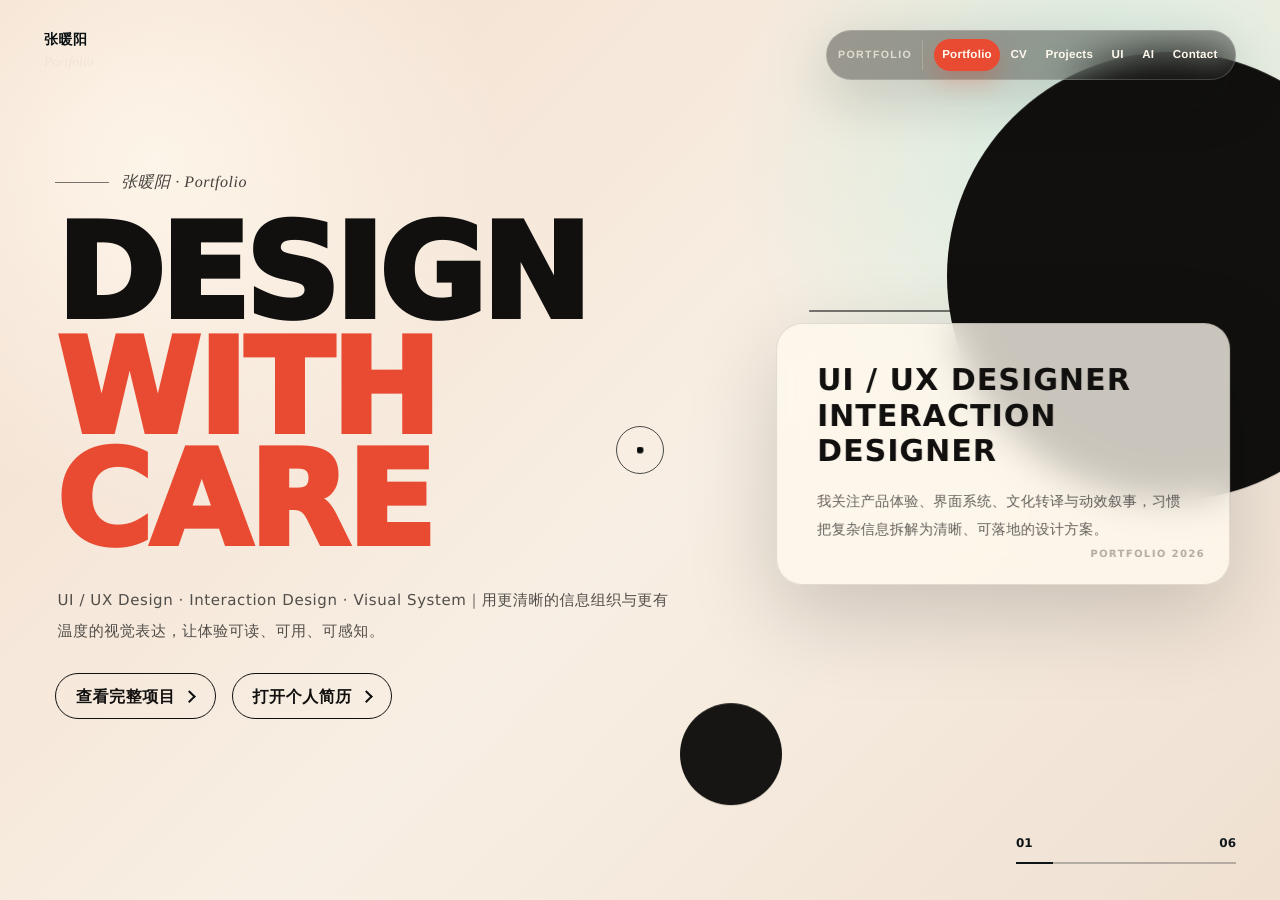
==== index.html @ af839040 "Add files via upload" ====
<!DOCTYPE html>

<html lang="zh-CN">
<head>
<meta charset="utf-8"/>
<meta content="width=device-width, initial-scale=1" name="viewport"/>
<title>Portfolio | 张暖阳 Creative UI &amp; Interaction Design</title>
<meta content="张暖阳个人作品集：完整设计项目、高校网站 UI、AI 设计观点与联系方式。" name="description"/>
<style>
    :root {
      --orange: #ef3215;
      --ink: #101010;
      --paper: #f7f3e8;
      --milk: #fff8ec;
      --line: rgba(16, 16, 16, 0.18);
      --white-line: rgba(255, 248, 236, 0.28);
      --muted: rgba(16, 16, 16, 0.62);
      --light-muted: rgba(255, 248, 236, 0.72);
      --cyan: #7be8d8;
      --violet: #7064ff;
      --lime: #d9f96f;
      --shadow: 0 28px 70px rgba(16, 16, 16, 0.18);
      --ease-out: cubic-bezier(0.19, 1, 0.22, 1);
      --panel-width: 100vw;
    }

    * {
      box-sizing: border-box;
    }

    html {
      min-height: 100%;
      background: var(--paper);
      color: var(--ink);
      font-size: 62.5%;
      scroll-behavior: auto;
    }

    body {
      min-height: 100%;
      margin: 0;
      overflow: hidden;
      background: var(--paper);
      font-family: Inter, ui-sans-serif, system-ui, -apple-system, BlinkMacSystemFont, "Segoe UI", "PingFang SC", "Microsoft YaHei", sans-serif;
      font-size: 1.6rem;
      line-height: 1.45;
      -webkit-font-smoothing: antialiased;
      text-rendering: geometricPrecision;
    }

    body.is-ready {
      cursor: none;
    }

    a {
      color: inherit;
      text-decoration: none;
    }

    button {
      font: inherit;
    }

    ::selection {
      background: var(--cyan);
      color: var(--ink);
    }

    .preloader {
      position: fixed;
      inset: 0;
      z-index: 100;
      display: grid;
      place-items: center;
      overflow: hidden;
      color: var(--milk);
      background: var(--ink);
      transition: transform 900ms var(--ease-out), visibility 900ms var(--ease-out);
    }

    .preloader.is-hidden {
      visibility: hidden;
      transform: translateY(-102%);
    }

    .preloader__mark {
      position: absolute;
      inset: auto auto 7vh 6vw;
      width: min(54rem, 62vw);
      color: transparent;
      -webkit-text-stroke: 1px rgba(255, 248, 236, 0.34);
      font-size: clamp(7rem, 15vw, 22rem);
      font-weight: 950;
      line-height: 0.78;
      letter-spacing: 0;
      text-transform: uppercase;
    }

    .preloader__content {
      width: min(72rem, calc(100vw - 4.8rem));
    }

    .preloader__kicker {
      display: flex;
      align-items: center;
      justify-content: space-between;
      gap: 2rem;
      margin-bottom: 1.6rem;
      color: var(--light-muted);
      font-family: Georgia, "Times New Roman", serif;
      font-style: italic;
      letter-spacing: 0;
    }

    .preloader__title {
      margin: 0;
      overflow: hidden;
      font-size: clamp(5.4rem, 12vw, 15.2rem);
      font-weight: 950;
      line-height: 0.78;
      letter-spacing: 0;
      text-transform: uppercase;
    }

    .preloader__title span {
      display: block;
      animation: title-rise 1100ms var(--ease-out) both;
    }

    .preloader__title span:nth-child(2) {
      color: var(--orange);
      animation-delay: 160ms;
    }

    .preloader__bar {
      position: relative;
      height: 0.3rem;
      margin-top: 3.2rem;
      overflow: hidden;
      background: rgba(255, 248, 236, 0.16);
    }

    .preloader__bar span {
      position: absolute;
      inset: 0 auto 0 0;
      width: 0;
      background: var(--orange);
      animation: load-line 1500ms var(--ease-out) both;
    }

    .webgl-lite {
      position: fixed;
      inset: 0;
      z-index: 0;
      pointer-events: none;
      background: var(--paper);
    }

    .grain {
      position: fixed;
      inset: -20%;
      z-index: 10;
      pointer-events: none;
      opacity: 0.08;
      background-image:
        linear-gradient(0deg, rgba(16, 16, 16, 0.55) 1px, transparent 1px),
        linear-gradient(90deg, rgba(16, 16, 16, 0.42) 1px, transparent 1px);
      background-size: 3px 3px;
      mix-blend-mode: multiply;
      transform: rotate(0.001deg);
    }

    .cursor,
    .cursor-dot {
      position: fixed;
      left: 0;
      top: 0;
      z-index: 80;
      pointer-events: none;
      border-radius: 50%;
      transform: translate3d(-50%, -50%, 0);
    }

    .cursor {
      width: 4.8rem;
      height: 4.8rem;
      border: 1px solid rgba(255, 248, 236, 0.72);
      mix-blend-mode: difference;
      transition: width 220ms ease, height 220ms ease, border-color 220ms ease;
    }

    .cursor-dot {
      width: 0.7rem;
      height: 0.7rem;
      background: var(--milk);
      mix-blend-mode: difference;
    }

    .cursor.is-active {
      width: 7.2rem;
      height: 7.2rem;
      border-color: var(--orange);
    }

    .fixed-name {
      position: fixed;
      top: 3rem;
      left: 4.4rem;
      z-index: 20;
      display: grid;
      gap: 0.2rem;
      color: var(--milk);
      mix-blend-mode: difference;
      user-select: none;
    }

    .fixed-name strong {
      font-size: 1.4rem;
      font-weight: 900;
      letter-spacing: 0;
      text-transform: uppercase;
    }

    .fixed-name span {
      font-family: Georgia, "Times New Roman", serif;
      font-size: 1.35rem;
      font-style: italic;
      color: rgba(16, 16, 16, 0.64);
    }

    .menu {
      position: fixed;
      left: 4.4rem;
      bottom: 3.8rem;
      z-index: 30;
      display: flex;
      align-items: flex-end;
      gap: 2.2rem;
      color: var(--milk);
      mix-blend-mode: difference;
      user-select: none;
    }

    .menu__title {
      width: 12rem;
      min-height: 4.5rem;
      overflow: hidden;
      font-family: Georgia, "Times New Roman", serif;
      font-size: 1.8rem;
      font-style: italic;
      line-height: 1.18;
    }

    .menu__title span {
      display: inline-block;
      transform: translateY(0);
      transition: transform 520ms var(--ease-out);
    }

    .menu__links {
      display: flex;
      flex-wrap: wrap;
      gap: 0.8rem 1.4rem;
      max-width: min(56rem, 56vw);
    }

    .menu__links a {
      position: relative;
      display: inline-grid;
      place-items: center;
      min-width: 4rem;
      min-height: 3.2rem;
      padding: 0.2rem 0.1rem;
      overflow: hidden;
      font-family: Georgia, "Times New Roman", serif;
      font-size: 2rem;
      font-style: italic;
      line-height: 1;
    }

    .menu__links a::before,
    .menu__links a::after {
      content: "";
      position: absolute;
      left: 0;
      right: 0;
      pointer-events: none;
    }

    .menu__links a::before {
      top: 0.5rem;
      height: 1.7rem;
      background: var(--orange);
      z-index: -1;
      transform: scaleY(0) skewX(-5deg);
      transform-origin: bottom;
      transition: transform 260ms var(--ease-out);
    }

    .menu__links a::after {
      bottom: 0.4rem;
      height: 1px;
      background: currentColor;
      opacity: 0;
      transform: scaleX(0);
      transform-origin: left;
      transition: transform 460ms var(--ease-out), opacity 260ms ease;
    }

    .menu__links a:hover::before,
    .menu__links a.is-active::before {
      transform: scaleY(1) skewX(-5deg);
    }

    .menu__links a.is-active::after {
      opacity: 0.75;
      transform: scaleX(1);
    }

    .progress {
      position: fixed;
      right: 4.4rem;
      bottom: 4.1rem;
      z-index: 22;
      width: min(22rem, 22vw);
      color: var(--milk);
      mix-blend-mode: difference;
    }

    .progress__numbers {
      display: flex;
      justify-content: space-between;
      margin-bottom: 1rem;
      font-size: 1.2rem;
      font-weight: 800;
      letter-spacing: 0;
      text-transform: uppercase;
    }

    .progress__track {
      height: 2px;
      overflow: hidden;
      background: rgba(255, 248, 236, 0.26);
    }

    .progress__fill {
      display: block;
      width: 12.5%;
      height: 100%;
      background: currentColor;
      transform-origin: left;
      transition: width 260ms var(--ease-out);
    }

    .viewport {
      position: fixed;
      inset: 0;
      z-index: 1;
      overflow: hidden;
    }

    .track {
      display: flex;
      width: 700vw;
      height: 100%;
      will-change: transform;
      transform: translate3d(0, 0, 0);
    }

    .panel {
      position: relative;
      flex: 0 0 var(--panel-width);
      width: var(--panel-width);
      min-height: 100vh;
      overflow: hidden;
      color: var(--ink);
      background: var(--paper);
    }

    .panel--orange {
      color: var(--milk);
      background: var(--orange);
    }

    .panel--ink {
      color: var(--milk);
      background: var(--ink);
    }

    .panel--milk {
      color: var(--ink);
      background: var(--milk);
    }

    .panel__inner {
      position: relative;
      z-index: 2;
      display: grid;
      grid-template-columns: minmax(0, 1.1fr) minmax(32rem, 0.9fr);
      gap: clamp(3rem, 5vw, 8rem);
      align-items: center;
      width: min(144rem, calc(100vw - 12rem));
      height: 100%;
      margin: 0 auto;
      padding: 9rem 0 10rem;
    }

    .panel__inner--wide {
      grid-template-columns: 1fr;
      align-content: center;
    }

    .panel__eyebrow {
      display: flex;
      align-items: center;
      gap: 1.2rem;
      margin: 0 0 1.8rem;
      color: currentColor;
      font-family: Georgia, "Times New Roman", serif;
      font-style: italic;
      opacity: 0.78;
    }

    .panel__eyebrow::before {
      content: "";
      width: 5.4rem;
      height: 1px;
      background: currentColor;
      opacity: 0.72;
    }

    .display {
      margin: 0;
      max-width: 98rem;
      font-size: clamp(6.4rem, 12vw, 18rem);
      font-weight: 950;
      line-height: 0.78;
      letter-spacing: 0;
      text-transform: uppercase;
    }

    .display em {
      display: block;
      color: transparent;
      -webkit-text-stroke: 1.3px currentColor;
      font-style: normal;
    }

    .lead {
      max-width: 58rem;
      margin: 2.8rem 0 0;
      color: var(--muted);
      font-size: clamp(1.8rem, 1.7vw, 2.3rem);
      line-height: 1.65;
    }

    .panel--orange .lead,
    .panel--ink .lead {
      color: var(--light-muted);
    }

    .cta-row {
      display: flex;
      flex-wrap: wrap;
      gap: 1rem;
      margin-top: 3rem;
    }

    .pill {
      position: relative;
      display: inline-flex;
      align-items: center;
      gap: 1rem;
      min-height: 4.4rem;
      padding: 0 1.8rem;
      overflow: hidden;
      border: 1px solid currentColor;
      border-radius: 999px;
      background: transparent;
      color: inherit;
      font-weight: 850;
      letter-spacing: 0;
      text-transform: uppercase;
      cursor: none;
      transition: color 260ms ease, background 260ms ease, transform 260ms var(--ease-out);
    }

    .pill::after {
      content: "";
      width: 0.72rem;
      height: 0.72rem;
      border-right: 2px solid currentColor;
      border-bottom: 2px solid currentColor;
      transform: rotate(-45deg);
      transition: transform 260ms var(--ease-out);
    }

    .pill:hover {
      transform: translateY(-2px);
      background: currentColor;
      color: var(--paper);
    }

    .panel--orange .pill:hover,
    .panel--ink .pill:hover {
      color: var(--ink);
    }

    .pill:hover::after {
      transform: translateX(0.35rem) rotate(-45deg);
    }

    .shape-field {
      position: absolute;
      inset: 0;
      overflow: hidden;
      pointer-events: none;
    }

    .shape {
      position: absolute;
      display: block;
      border-radius: 50%;
      background: var(--ink);
      transform: translate3d(0, 0, 0);
      will-change: transform;
    }

    .panel--ink .shape {
      background: var(--orange);
    }

    .shape--one {
      width: clamp(22rem, 36vw, 58rem);
      height: clamp(22rem, 36vw, 58rem);
      right: -6vw;
      top: 9vh;
    }

    .shape--two {
      width: clamp(7rem, 12vw, 17rem);
      height: clamp(7rem, 12vw, 17rem);
      left: 18vw;
      bottom: 12vh;
    }

    .shape--three {
      width: clamp(3rem, 5vw, 8rem);
      height: clamp(3rem, 5vw, 8rem);
      right: 21vw;
      bottom: 15vh;
    }

    .hero-card {
      position: relative;
      display: grid;
      gap: 2rem;
      align-self: end;
      max-width: 46rem;
      padding: 2.8rem;
      border: 1px solid rgba(255, 248, 236, 0.42);
      background: rgba(16, 16, 16, 0.18);
      box-shadow: var(--shadow);
      backdrop-filter: blur(16px);
    }

    .hero-card::before {
      content: "";
      position: absolute;
      left: 2.8rem;
      right: 2.8rem;
      top: -1.2rem;
      height: 0.3rem;
      background: var(--milk);
    }

    .hero-card h2,
    .side-block h2,
    .feature-card h3,
    .project-card h3,
    .essay-card h3 {
      margin: 0;
      font-size: clamp(2.3rem, 2.3vw, 3.8rem);
      line-height: 1.05;
      letter-spacing: 0;
      text-transform: uppercase;
    }

    .hero-card p,
    .side-block p,
    .feature-card p,
    .project-card p,
    .essay-card p {
      margin: 1.2rem 0 0;
      color: inherit;
      opacity: 0.72;
      line-height: 1.7;
    }

    .meta-grid {
      display: grid;
      grid-template-columns: repeat(3, minmax(0, 1fr));
      gap: 1px;
      margin-top: 2rem;
      overflow: hidden;
      border: 1px solid currentColor;
      background: currentColor;
    }

    .meta-grid span {
      display: grid;
      gap: 0.4rem;
      min-height: 8.4rem;
      padding: 1.3rem;
      background: var(--orange);
      color: var(--milk);
      font-size: 1.2rem;
      line-height: 1.2;
      text-transform: uppercase;
    }

    .meta-grid strong {
      font-size: 2.4rem;
      line-height: 1;
    }

    .profile-panel {
      display: grid;
      grid-template-columns: minmax(0, 0.78fr) minmax(0, 1.22fr);
      gap: clamp(3rem, 5vw, 7rem);
      align-items: stretch;
      width: 100%;
    }

    .portrait {
      position: relative;
      min-height: min(62vh, 62rem);
      overflow: hidden;
      border: 1px solid var(--line);
      background:
        linear-gradient(135deg, rgba(239, 50, 21, 0.98) 0 47%, transparent 47% 100%),
        linear-gradient(45deg, rgba(123, 232, 216, 0.7) 0 32%, transparent 32% 100%),
        var(--ink);
      box-shadow: var(--shadow);
    }

    .portrait::before,
    .portrait::after {
      content: "";
      position: absolute;
      border-radius: 50%;
      background: var(--milk);
      mix-blend-mode: difference;
    }

    .portrait::before {
      width: 32%;
      aspect-ratio: 1;
      left: 14%;
      top: 16%;
    }

    .portrait::after {
      width: 66%;
      aspect-ratio: 1;
      right: -18%;
      bottom: -8%;
      background: var(--orange);
    }

    .portrait__label {
      position: absolute;
      left: 2.4rem;
      right: 2.4rem;
      bottom: 2.4rem;
      color: var(--milk);
      font-size: clamp(3.4rem, 5vw, 6.8rem);
      font-weight: 950;
      line-height: 0.85;
      text-transform: uppercase;
      z-index: 1;
    }

    .resume-grid {
      display: grid;
      grid-template-columns: repeat(2, minmax(0, 1fr));
      gap: 1.6rem;
    }

    .side-block,
    .feature-card,
    .essay-card {
      position: relative;
      padding: clamp(2.2rem, 3vw, 3.6rem);
      border: 1px solid var(--line);
      background: rgba(255, 248, 236, 0.64);
      overflow: hidden;
    }

    .panel--ink .side-block,
    .panel--ink .feature-card,
    .panel--ink .essay-card {
      border-color: var(--white-line);
      background: rgba(255, 248, 236, 0.06);
    }

    .side-block--tall {
      grid-row: span 2;
    }

    .side-block small,
    .feature-card small,
    .project-card small,
    .essay-card small {
      display: inline-block;
      margin-bottom: 1.4rem;
      color: var(--orange);
      font-size: 1.1rem;
      font-weight: 900;
      letter-spacing: 0.08em;
      text-transform: uppercase;
    }

    .panel--orange .feature-card small,
    .panel--ink .feature-card small,
    .panel--ink .essay-card small,
    .panel--orange .side-block small {
      color: var(--cyan);
    }

    .timeline {
      display: grid;
      gap: 1.4rem;
      margin: 1.6rem 0 0;
      padding: 0;
      list-style: none;
    }

    .timeline li {
      display: grid;
      grid-template-columns: 8rem 1fr;
      gap: 1.6rem;
      padding-top: 1.4rem;
      border-top: 1px solid var(--line);
    }

    .timeline time {
      font-size: 1.2rem;
      font-weight: 900;
      text-transform: uppercase;
    }

    .timeline span {
      color: var(--muted);
      line-height: 1.55;
    }

    .skill-cloud {
      display: flex;
      flex-wrap: wrap;
      gap: 0.8rem;
      margin-top: 1.8rem;
    }

    .skill-cloud span {
      display: inline-flex;
      align-items: center;
      min-height: 3.2rem;
      padding: 0 1.1rem;
      border: 1px solid currentColor;
      border-radius: 999px;
      font-size: 1.2rem;
      font-weight: 800;
      opacity: 0.86;
      text-transform: uppercase;
    }

    .section-head {
      display: flex;
      align-items: end;
      justify-content: space-between;
      gap: 3rem;
      margin-bottom: clamp(2.8rem, 5vh, 5.6rem);
    }

    .section-head h2 {
      max-width: 90rem;
      margin: 0;
      font-size: clamp(5.4rem, 9vw, 13rem);
      font-weight: 950;
      line-height: 0.82;
      letter-spacing: 0;
      text-transform: uppercase;
    }

    .section-head p {
      max-width: 42rem;
      margin: 0 0 0.8rem;
      color: inherit;
      opacity: 0.68;
      line-height: 1.7;
    }

    .project-grid {
      display: grid;
      grid-template-columns: repeat(5, minmax(23rem, 1fr));
      gap: 1.4rem;
      width: 100%;
    }

    .project-card {
      position: relative;
      min-height: min(48vh, 46rem);
      overflow: hidden;
      border: 1px solid var(--white-line);
      background: var(--ink);
      box-shadow: 0 22px 52px rgba(16, 16, 16, 0.25);
      transform: translateY(0);
      transition: transform 420ms var(--ease-out), box-shadow 420ms var(--ease-out);
    }

    .project-card:hover {
      transform: translateY(-1.4rem);
      box-shadow: 0 32px 80px rgba(16, 16, 16, 0.34);
    }

    .project-card__media {
      position: absolute;
      inset: 0;
      overflow: hidden;
      background: var(--orange);
    }

    .project-card__media::before,
    .project-card__media::after {
      content: "";
      position: absolute;
      border-radius: 50%;
      background: var(--ink);
      transition: transform 600ms var(--ease-out);
    }

    .project-card__media::before {
      width: 85%;
      aspect-ratio: 1;
      right: -34%;
      top: -8%;
    }

    .project-card__media::after {
      width: 28%;
      aspect-ratio: 1;
      left: 12%;
      bottom: 14%;
    }

    .project-card:nth-child(2) .project-card__media {
      background: var(--cyan);
    }

    .project-card:nth-child(3) .project-card__media {
      background: var(--violet);
    }

    .project-card:nth-child(4) .project-card__media {
      background: var(--lime);
    }

    .project-card:nth-child(5) .project-card__media {
      background: var(--milk);
    }

    .project-card:hover .project-card__media::before {
      transform: translate3d(-3rem, 2rem, 0) scale(1.12);
    }

    .project-card:hover .project-card__media::after {
      transform: translate3d(2rem, -2rem, 0) scale(0.82);
    }

    .project-card__content {
      position: absolute;
      left: 0;
      right: 0;
      bottom: 0;
      z-index: 2;
      padding: 2rem;
      color: var(--milk);
      background: linear-gradient(180deg, transparent, rgba(16, 16, 16, 0.86) 32%, var(--ink));
      transform: translateY(3.2rem);
      transition: transform 420ms var(--ease-out);
    }

    .project-card:hover .project-card__content {
      transform: translateY(0);
    }

    .project-card__tags {
      display: flex;
      flex-wrap: wrap;
      gap: 0.6rem;
      margin-top: 1.6rem;
    }

    .project-card__tags span {
      display: inline-flex;
      align-items: center;
      min-height: 2.4rem;
      padding: 0 0.8rem;
      border: 1px solid rgba(255, 248, 236, 0.36);
      border-radius: 999px;
      color: rgba(255, 248, 236, 0.8);
      font-size: 1.1rem;
      font-weight: 800;
      text-transform: uppercase;
    }

    .intern-grid {
      display: grid;
      grid-template-columns: repeat(4, minmax(0, 1fr));
      gap: 1.4rem;
    }

    .feature-card {
      min-height: min(46vh, 42rem);
      color: var(--ink);
      background: rgba(255, 248, 236, 0.88);
      transition: transform 420ms var(--ease-out), background 420ms ease;
    }

    .feature-card:hover {
      transform: translateY(-1rem) rotate(-0.8deg);
      background: var(--milk);
    }

    .feature-card__screen {
      position: relative;
      height: 44%;
      min-height: 14rem;
      margin: -1.4rem -1.4rem 2rem;
      overflow: hidden;
      border: 1px solid var(--line);
      background:
        linear-gradient(90deg, transparent 0 12%, rgba(16, 16, 16, 0.08) 12% 13%, transparent 13% 24%, rgba(16, 16, 16, 0.08) 24% 25%, transparent 25%),
        var(--cyan);
    }

    .feature-card:nth-child(2) .feature-card__screen {
      background:
        linear-gradient(0deg, transparent 0 48%, rgba(16, 16, 16, 0.12) 48% 49%, transparent 49%),
        var(--violet);
    }

    .feature-card:nth-child(3) .feature-card__screen {
      background:
        linear-gradient(135deg, transparent 0 38%, rgba(16, 16, 16, 0.13) 38% 39%, transparent 39%),
        var(--lime);
    }

    .feature-card:nth-child(4) .feature-card__screen {
      background:
        linear-gradient(45deg, transparent 0 18%, rgba(16, 16, 16, 0.12) 18% 19%, transparent 19%),
        var(--orange);
    }

    .feature-card__screen::before,
    .feature-card__screen::after {
      content: "";
      position: absolute;
      background: var(--ink);
    }

    .feature-card__screen::before {
      left: 10%;
      top: 12%;
      width: 56%;
      height: 0.9rem;
      box-shadow: 0 2rem 0 rgba(16, 16, 16, 0.82), 0 4rem 0 rgba(16, 16, 16, 0.48);
    }

    .feature-card__screen::after {
      right: 10%;
      bottom: 14%;
      width: 18%;
      aspect-ratio: 1;
      border-radius: 50%;
    }

    .motion-wrap {
      display: grid;
      grid-template-columns: minmax(32rem, 0.82fr) minmax(0, 1.18fr);
      gap: clamp(3rem, 6vw, 8rem);
      align-items: center;
      width: 100%;
    }

    .spline-stage {
      position: relative;
      min-height: min(68vh, 68rem);
      overflow: hidden;
      border: 1px solid var(--white-line);
      background: var(--ink);
      box-shadow: var(--shadow);
    }

    .spline-stage iframe {
      position: absolute;
      inset: 0;
      width: 100%;
      height: 100%;
      border: 0;
      opacity: 0;
      pointer-events: none;
    }

    .spline-placeholder {
      position: absolute;
      inset: 0;
      display: grid;
      place-items: center;
      overflow: hidden;
    }

    .motion-object {
      position: relative;
      width: min(42rem, 72%);
      aspect-ratio: 1;
      transform-style: preserve-3d;
      animation: tumble 11s linear infinite;
    }

    .motion-object span {
      position: absolute;
      inset: 0;
      border: 1px solid rgba(255, 248, 236, 0.62);
      border-radius: 50%;
      transform: rotateX(var(--rx)) rotateY(var(--ry));
    }

    .motion-object span:nth-child(1) {
      --rx: 0deg;
      --ry: 0deg;
      border-color: var(--orange);
    }

    .motion-object span:nth-child(2) {
      --rx: 72deg;
      --ry: 18deg;
      border-color: var(--cyan);
    }

    .motion-object span:nth-child(3) {
      --rx: 18deg;
      --ry: 72deg;
      border-color: var(--lime);
    }

    .motion-object span:nth-child(4) {
      --rx: 112deg;
      --ry: -34deg;
    }

    .spline-label {
      position: absolute;
      left: 2.4rem;
      right: 2.4rem;
      bottom: 2.4rem;
      display: flex;
      align-items: end;
      justify-content: space-between;
      gap: 2rem;
      color: var(--milk);
    }

    .spline-label strong {
      max-width: 36rem;
      font-size: clamp(3rem, 5vw, 7rem);
      font-weight: 950;
      line-height: 0.86;
      text-transform: uppercase;
    }

    .spline-label span {
      max-width: 24rem;
      color: var(--light-muted);
      text-align: right;
      line-height: 1.45;
    }

    .ai-layout {
      display: grid;
      grid-template-columns: minmax(0, 0.9fr) minmax(0, 1.1fr);
      gap: clamp(2rem, 4vw, 5rem);
      align-items: stretch;
    }

    .essay-stack {
      display: grid;
      gap: 1.4rem;
    }

    .essay-card {
      display: grid;
      grid-template-columns: 9rem 1fr;
      gap: 1.8rem;
      align-items: start;
      background: rgba(255, 248, 236, 0.08);
      color: var(--milk);
    }

    .essay-card b {
      display: grid;
      place-items: center;
      width: 7.4rem;
      aspect-ratio: 1;
      border: 1px solid var(--white-line);
      color: var(--cyan);
      font-size: 2.4rem;
      font-weight: 950;
    }

    .quote-wall {
      position: relative;
      min-height: min(64vh, 64rem);
      padding: clamp(2.8rem, 5vw, 6rem);
      overflow: hidden;
      border: 1px solid var(--white-line);
      background: var(--orange);
      color: var(--milk);
    }

    .quote-wall::before {
      content: "";
      position: absolute;
      width: 62%;
      aspect-ratio: 1;
      right: -18%;
      top: -18%;
      border-radius: 50%;
      background: var(--ink);
    }

    .quote-wall p {
      position: relative;
      z-index: 1;
      max-width: 68rem;
      margin: 0;
      font-size: clamp(4.6rem, 7vw, 10.6rem);
      font-weight: 950;
      line-height: 0.86;
      text-transform: uppercase;
    }

    .quote-wall span {
      position: absolute;
      left: clamp(2.8rem, 5vw, 6rem);
      bottom: clamp(2.8rem, 5vw, 6rem);
      z-index: 1;
      max-width: 40rem;
      color: var(--light-muted);
      font-size: 1.6rem;
      line-height: 1.65;
    }

    .final-panel {
      display: grid;
      grid-template-columns: minmax(0, 1fr) minmax(30rem, 42rem);
      gap: clamp(3rem, 6vw, 8rem);
      align-items: end;
      width: 100%;
    }

    .contact-card {
      padding: clamp(2.8rem, 4vw, 4.8rem);
      border: 1px solid var(--line);
      background: var(--milk);
      box-shadow: var(--shadow);
    }

    .contact-card dl {
      display: grid;
      gap: 1.8rem;
      margin: 0;
    }

    .contact-card div {
      padding-bottom: 1.8rem;
      border-bottom: 1px solid var(--line);
    }

    .contact-card div:last-child {
      padding-bottom: 0;
      border-bottom: 0;
    }

    .contact-card dt {
      margin-bottom: 0.4rem;
      color: var(--muted);
      font-size: 1.1rem;
      font-weight: 900;
      text-transform: uppercase;
    }

    .contact-card dd {
      margin: 0;
      font-size: 1.8rem;
      font-weight: 850;
      word-break: break-word;
    }

    .reveal {
      opacity: 0;
      transform: translateY(5rem);
      transition: opacity 760ms ease, transform 900ms var(--ease-out);
    }

    .panel.is-visible .reveal {
      opacity: 1;
      transform: translateY(0);
    }

    .panel.is-visible .reveal:nth-child(2) {
      transition-delay: 100ms;
    }

    .panel.is-visible .reveal:nth-child(3) {
      transition-delay: 180ms;
    }

    .is-mobile-only {
      display: none;
    }

    @keyframes title-rise {
      from {
        transform: translateY(110%);
      }
      to {
        transform: translateY(0);
      }
    }

    @keyframes load-line {
      from {
        width: 0;
      }
      to {
        width: 100%;
      }
    }

    @keyframes tumble {
      0% {
        transform: rotateX(58deg) rotateY(0deg) rotateZ(0deg);
      }
      100% {
        transform: rotateX(58deg) rotateY(360deg) rotateZ(360deg);
      }
    }

    @media (max-width: 1200px) {
      .panel__inner {
        width: min(112rem, calc(100vw - 7rem));
        grid-template-columns: minmax(0, 1fr);
        align-content: center;
      }

      .project-grid {
        grid-template-columns: repeat(5, minmax(20rem, 1fr));
        overflow: visible;
      }

      .intern-grid {
        grid-template-columns: repeat(2, minmax(0, 1fr));
      }

      .feature-card {
        min-height: 30rem;
      }
    }

    @media (max-width: 860px) {
      body {
        overflow: auto;
        cursor: auto;
      }

      body.is-ready {
        cursor: auto;
      }

      .cursor,
      .cursor-dot,
      .progress {
        display: none;
      }

      .viewport {
        position: relative;
        overflow: visible;
      }

      .track {
        display: block;
        width: 100%;
        height: auto;
        transform: none !important;
      }

      .panel {
        min-height: auto;
        width: 100%;
      }

      .panel__inner {
        width: min(100% - 3.2rem, 68rem);
        min-height: 100vh;
        padding: 8rem 0 9rem;
      }

      .fixed-name {
        top: 1.8rem;
        left: 1.6rem;
      }

      .menu {
        left: 1.6rem;
        right: 1.6rem;
        bottom: 1.6rem;
        align-items: center;
        justify-content: space-between;
        gap: 1.4rem;
        padding: 1rem 1.2rem;
        border: 1px solid rgba(255, 248, 236, 0.18);
        background: rgba(16, 16, 16, 0.52);
        backdrop-filter: blur(12px);
        mix-blend-mode: normal;
      }

      .menu__title {
        display: none;
      }

      .menu__links {
        max-width: none;
        width: 100%;
        justify-content: space-between;
        gap: 0.5rem;
      }

      .menu__links a {
        min-width: auto;
        min-height: 3rem;
        font-size: 1.45rem;
      }

      .display {
        font-size: clamp(5.6rem, 18vw, 10rem);
      }

      .hero-card {
        align-self: start;
        max-width: none;
      }

      .profile-panel,
      .motion-wrap,
      .ai-layout,
      .final-panel {
        grid-template-columns: 1fr;
      }

      .resume-grid,
      .intern-grid {
        grid-template-columns: 1fr;
      }

      .project-grid {
        grid-template-columns: 1fr;
      }

      .project-card {
        min-height: 42rem;
      }

      .section-head {
        display: grid;
      }

      .section-head h2 {
        font-size: clamp(5.2rem, 16vw, 9rem);
      }

      .essay-card {
        grid-template-columns: 1fr;
      }

      .quote-wall p {
        font-size: clamp(4.2rem, 14vw, 8rem);
      }

      .quote-wall span {
        position: relative;
        left: auto;
        bottom: auto;
        display: block;
        margin-top: 4rem;
      }

      .is-mobile-only {
        display: inline;
      }
    }

    @media (prefers-reduced-motion: reduce) {
      *,
      *::before,
      *::after {
        animation-duration: 1ms !important;
        animation-iteration-count: 1 !important;
        scroll-behavior: auto !important;
        transition-duration: 1ms !important;
      }

      .track {
        transition: none !important;
      }
    }


    /* ===== 修改版：信封式个人简介 + 鼠标显现矢量背景动效，保持第一个网站橙黑米白风格 ===== */
    .panel-vector-field {
      --vx: 50%;
      --vy: 50%;
      position: absolute;
      inset: 0;
      z-index: 1;
      overflow: hidden;
      pointer-events: none;
      opacity: 0;
      transition: opacity 420ms ease;
    }

    .panel.is-hovering .panel-vector-field,
    .panel.is-visible:hover .panel-vector-field {
      opacity: 1;
    }

    .vector-shape {
      position: absolute;
      left: var(--vx);
      top: var(--vy);
      width: var(--w, 9rem);
      height: var(--w, 9rem);
      color: var(--vc, var(--orange));
      opacity: 0;
      transform: translate3d(var(--dx, 0), var(--dy, 0), 0) rotate(var(--r, 0deg)) scale(0.36);
      transform-origin: center;
      filter: drop-shadow(0 16px 24px rgba(16, 16, 16, 0.08));
      transition: opacity 360ms ease, transform 760ms var(--ease-out), filter 520ms ease;
      animation: vector-float 5.8s ease-in-out infinite;
      animation-delay: var(--d, 0s);
      mix-blend-mode: multiply;
    }

    .panel--orange .vector-shape,
    .panel--ink .vector-shape {
      mix-blend-mode: screen;
      filter: drop-shadow(0 16px 28px rgba(255, 248, 236, 0.12));
    }

    .panel.is-hovering .vector-shape,
    .panel.is-visible:hover .vector-shape {
      opacity: var(--o, 0.82);
      transform: translate3d(calc(var(--dx, 0) * 1.18), calc(var(--dy, 0) * 1.18), 0) rotate(calc(var(--r, 0deg) + 8deg)) scale(1);
    }

    .vector-shape svg {
      display: block;
      width: 100%;
      height: 100%;
      overflow: visible;
    }

    .vector-shape path,
    .vector-shape circle,
    .vector-shape rect,
    .vector-shape line,
    .vector-shape polyline,
    .vector-shape polygon {
      vector-effect: non-scaling-stroke;
    }

    .vector-shape--ring { --dx: -24rem; --dy: -17rem; --w: 9rem; --r: -8deg; --vc: var(--ink); --d: -0.4s; }
    .vector-shape--spark { --dx: 17rem; --dy: -14rem; --w: 8rem; --r: 15deg; --vc: var(--orange); --d: -1.2s; }
    .vector-shape--wave { --dx: -18rem; --dy: 13rem; --w: 14rem; --r: -3deg; --vc: var(--cyan); --d: -1.8s; --o: 0.72; }
    .vector-shape--grid { --dx: 16rem; --dy: 13rem; --w: 10rem; --r: 8deg; --vc: var(--violet); --d: -2.5s; --o: 0.66; }
    .vector-shape--pill { --dx: 2rem; --dy: -24rem; --w: 13rem; --r: -12deg; --vc: var(--lime); --d: -3.1s; --o: 0.72; }

    .panel--orange .vector-shape--ring,
    .panel--ink .vector-shape--ring { --vc: var(--milk); }
    .panel--orange .vector-shape--spark { --vc: var(--ink); }
    .panel--ink .vector-shape--wave { --vc: var(--cyan); }
    .panel--ink .vector-shape--grid { --vc: var(--lime); }

    .profile-panel {
      --resume-x: 0px;
      --resume-y: 0px;
      position: relative;
      display: grid;
      grid-template-columns: minmax(34rem, 0.88fr) minmax(0, 1.12fr);
      gap: clamp(3rem, 5vw, 7rem);
      align-items: center;
      width: 100%;
      min-height: min(72vh, 72rem);
      isolation: isolate;
      perspective: 1400px;
    }

    .profile-panel::before {
      content: "";
      position: absolute;
      inset: -8vh -8vw;
      z-index: -2;
      pointer-events: none;
      opacity: 0.88;
      background:
        radial-gradient(circle at calc(42% + var(--resume-x)) calc(44% + var(--resume-y)), rgba(239, 50, 21, 0.12), transparent 18%),
        radial-gradient(circle at 30% 64%, rgba(123, 232, 216, 0.14), transparent 24%),
        radial-gradient(circle at 72% 28%, rgba(255, 248, 236, 0.82), transparent 26%);
      filter: blur(1px);
      transition: opacity 520ms ease;
    }

    .profile-panel::after {
      content: "";
      position: absolute;
      inset: -12% 36% -18% -8%;
      z-index: -1;
      pointer-events: none;
      opacity: 0;
      background:
        linear-gradient(90deg, transparent, rgba(239, 50, 21, 0.16), transparent),
        linear-gradient(180deg, transparent, rgba(123, 232, 216, 0.14), transparent);
      transform: translateX(-18%) rotate(-7deg);
      transition: opacity 520ms ease, transform 900ms var(--ease-out);
    }

    .profile-panel:hover::after,
    .profile-panel.is-hovered::after,
    .profile-panel.is-open::after {
      opacity: 1;
      transform: translateX(14%) rotate(-7deg);
    }

    .brand-motif {
      position: absolute;
      inset: -3rem;
      z-index: 0;
      overflow: hidden;
      pointer-events: none;
      opacity: 0;
      transition: opacity 520ms ease;
    }

    .profile-panel:hover .brand-motif,
    .profile-panel.is-hovered .brand-motif,
    .profile-panel.is-open .brand-motif {
      opacity: 1;
    }

    .brand-motif span {
      position: absolute;
      left: var(--x);
      top: var(--y);
      width: calc(4.4rem * var(--s));
      aspect-ratio: 1;
      border-radius: 54% 54% 54% 12%;
      background: var(--c1);
      box-shadow: 0 0 22px rgba(239, 50, 21, 0.16);
      opacity: 0;
      transform: rotate(45deg) translateY(1.8rem) scale(0.46);
      transition: opacity 520ms ease, transform 820ms var(--ease-out), filter 520ms ease;
      animation: motif-float 5.8s ease-in-out infinite;
      animation-delay: calc(var(--d, 0) * -1s);
    }

    .brand-motif span::after {
      content: "";
      position: absolute;
      inset: 24%;
      border-radius: inherit;
      background: var(--c2);
      box-shadow: inset 0 0 0 1px rgba(255, 248, 236, 0.58);
    }

    .profile-panel:hover .brand-motif span,
    .profile-panel.is-hovered .brand-motif span,
    .profile-panel.is-open .brand-motif span {
      opacity: var(--o, 0.76);
      transform: rotate(45deg) translateY(0) scale(1);
    }

    .floating-equations {
      position: absolute;
      inset: -4rem;
      z-index: 1;
      overflow: hidden;
      pointer-events: none;
    }

    .floating-equations span {
      position: absolute;
      left: var(--x);
      top: var(--y);
      color: rgba(16, 16, 16, 0.22);
      font-family: Georgia, "Times New Roman", serif;
      font-size: clamp(1.6rem, 2vw, 3.2rem);
      font-style: italic;
      opacity: 0.24;
      transform: translate3d(0, 0, 0) rotate(var(--r));
      animation: formula-drift 7.4s ease-in-out infinite;
      animation-delay: calc(var(--d, 0) * -1s);
      transition: color 420ms ease, opacity 420ms ease, text-shadow 420ms ease;
    }

    .profile-panel:hover .floating-equations span,
    .profile-panel.is-hovered .floating-equations span,
    .profile-panel.is-open .floating-equations span {
      color: rgba(239, 50, 21, 0.72);
      opacity: 0.86;
      text-shadow: 0 0 18px rgba(239, 50, 21, 0.18), 0 0 32px rgba(123, 232, 216, 0.16);
    }

    .envelope-stage {
      position: relative;
      z-index: 2;
      display: grid;
      place-items: center;
      min-height: min(66vh, 66rem);
      transform-style: preserve-3d;
    }

    .envelope-stage::before {
      content: "";
      position: absolute;
      width: min(54rem, 86%);
      aspect-ratio: 1;
      border-radius: 50%;
      background:
        radial-gradient(circle, rgba(239, 50, 21, 0.18), transparent 58%),
        repeating-linear-gradient(90deg, rgba(16, 16, 16, 0.12) 0 1px, transparent 1px 22px),
        repeating-linear-gradient(0deg, rgba(239, 50, 21, 0.13) 0 1px, transparent 1px 22px);
      opacity: 0.72;
      transform: translate3d(-4%, 6%, -60px);
    }

    .envelope-button {
      --tilt-x: 0deg;
      --tilt-y: 0deg;
      --lift: 0rem;
      position: relative;
      z-index: 2;
      width: min(54rem, 100%);
      aspect-ratio: 1.36;
      padding: 0;
      border: 0;
      background: transparent;
      color: var(--ink);
      cursor: none;
      filter: drop-shadow(0 28px 54px rgba(239, 50, 21, 0.14)) drop-shadow(0 12px 34px rgba(123, 232, 216, 0.12));
      transform: translateY(var(--lift)) rotateX(var(--tilt-x)) rotateY(var(--tilt-y));
      transform-style: preserve-3d;
      transition: transform 520ms var(--ease-out), filter 420ms ease;
    }

    .envelope-button:hover {
      --lift: -1rem;
      filter: drop-shadow(0 26px 44px rgba(239, 50, 21, 0.16));
    }

    .profile-panel.is-open .envelope-button {
      --lift: -2.4rem;
      filter: drop-shadow(0 34px 66px rgba(239, 50, 21, 0.18));
    }

    .envelope {
      position: absolute;
      inset: 14% 0 4%;
      transform-style: preserve-3d;
      filter: saturate(1.04) contrast(1.04);
    }

    .envelope::before {
      content: "";
      position: absolute;
      inset: -1.2rem;
      border: 1px solid rgba(16, 16, 16, 0.14);
      background: linear-gradient(135deg, rgba(255, 248, 236, 0.28), rgba(239, 50, 21, 0.12));
      box-shadow: 0 28px 80px rgba(239, 50, 21, 0.12);
    }

    .envelope__shadow {
      position: absolute;
      left: 9%;
      right: 9%;
      bottom: -10%;
      height: 16%;
      border-radius: 50%;
      background: rgba(239, 50, 21, 0.16);
      filter: blur(20px);
      transform: translateZ(-80px);
    }

    .envelope__back,
    .envelope__paper,
    .envelope__flap,
    .envelope__left,
    .envelope__right,
    .envelope__pocket {
      position: absolute;
      inset: 0;
      border: 1px solid rgba(16, 16, 16, 0.22);
      backface-visibility: hidden;
    }

    .envelope__back {
      background:
        radial-gradient(circle at 20% 20%, rgba(255, 248, 236, 0.96), transparent 18%),
        linear-gradient(135deg, #ef3215 0%, #fff8ec 44%, #7be8d8 100%);
      border-color: rgba(239, 50, 21, 0.52);
      border-width: 2px;
      box-shadow: 0 30px 80px rgba(16, 16, 16, 0.18), 0 18px 56px rgba(239, 50, 21, 0.14);
    }

    .envelope__paper {
      inset: 7% 8% auto;
      height: 72%;
      z-index: 2;
      display: grid;
      align-content: start;
      gap: 1rem;
      padding: 2.2rem;
      color: var(--ink);
      background:
        linear-gradient(180deg, rgba(255, 248, 236, 0.98), rgba(247, 243, 232, 0.9)),
        repeating-linear-gradient(0deg, transparent 0 2rem, rgba(239, 50, 21, 0.18) 2rem calc(2rem + 1px));
      border-color: rgba(16, 16, 16, 0.26);
      box-shadow: 0 12px 30px rgba(16, 16, 16, 0.12);
      transform: translateY(23%) translateZ(10px);
      transition: transform 850ms var(--ease-out), opacity 520ms ease;
    }

    .envelope__paper strong {
      font-size: clamp(3rem, 4vw, 5.2rem);
      line-height: 0.9;
      text-transform: uppercase;
    }

    .envelope__paper small {
      color: var(--orange);
      font-weight: 900;
      text-transform: uppercase;
    }

    .profile-panel.is-open .envelope__paper {
      opacity: 0.42;
      transform: translateY(-42%) translateZ(12px) rotate(-1deg);
    }

    .envelope__flap {
      z-index: 5;
      height: 66%;
      transform-origin: 50% 0;
      clip-path: polygon(0 0, 100% 0, 50% 100%);
      background: linear-gradient(160deg, rgba(255, 248, 236, 0.98), rgba(123, 232, 216, 0.72) 34%, rgba(239, 50, 21, 0.92) 100%);
      transition: transform 850ms var(--ease-out), filter 520ms ease, z-index 1ms linear 360ms;
    }

    .profile-panel.is-open .envelope__flap {
      z-index: 1;
      filter: brightness(1.08);
      transform: rotateX(178deg);
      transition: transform 900ms var(--ease-out), filter 520ms ease, z-index 1ms linear;
    }

    .envelope__left {
      z-index: 3;
      clip-path: polygon(0 0, 53% 50%, 0 100%);
      background: linear-gradient(135deg, rgba(239, 50, 21, 0.96), rgba(255, 248, 236, 0.96) 62%, rgba(255, 248, 236, 0.94));
    }

    .envelope__right {
      z-index: 3;
      clip-path: polygon(100% 0, 47% 50%, 100% 100%);
      background: linear-gradient(225deg, rgba(123, 232, 216, 0.82), rgba(255, 248, 236, 0.98) 56%, rgba(239, 50, 21, 0.28));
    }

    .envelope__pocket {
      z-index: 4;
      clip-path: polygon(0 38%, 50% 76%, 100% 38%, 100% 100%, 0 100%);
      background:
        linear-gradient(135deg, rgba(239, 50, 21, 0.94), rgba(255, 248, 236, 0.96) 50%, rgba(123, 232, 216, 0.86)),
        linear-gradient(180deg, rgba(255, 248, 236, 0.3), transparent);
    }

    .envelope__seal {
      position: absolute;
      left: 50%;
      top: 60%;
      z-index: 6;
      width: 7.2rem;
      aspect-ratio: 1;
      border-radius: 50%;
      background:
        radial-gradient(circle at 35% 32%, rgba(255, 248, 236, 0.92), transparent 20%),
        linear-gradient(135deg, var(--orange), #ff9a7f 62%, var(--milk));
      box-shadow: 0 0 0 0.8rem rgba(255, 248, 236, 0.32), 0 20px 46px rgba(239, 50, 21, 0.18);
      transform: translate(-50%, -50%) scale(1);
      transition: opacity 360ms ease, transform 520ms var(--ease-out);
    }

    .profile-panel.is-open .envelope__seal {
      opacity: 0;
      transform: translate(-50%, -50%) scale(0.2);
    }

    .envelope__hint {
      position: absolute;
      left: 50%;
      bottom: -4.6rem;
      z-index: 8;
      display: inline-flex;
      align-items: center;
      gap: 0.8rem;
      min-height: 3.8rem;
      padding: 0 1.4rem;
      border: 1px solid rgba(239, 50, 21, 0.34);
      border-radius: 999px;
      background: rgba(255, 248, 236, 0.92);
      color: var(--orange);
      box-shadow: 0 12px 36px rgba(239, 50, 21, 0.14);
      backdrop-filter: blur(12px);
      font-size: 1.2rem;
      font-weight: 900;
      text-transform: uppercase;
      transform: translateX(-50%);
      transition: opacity 320ms ease, transform 420ms var(--ease-out);
      white-space: nowrap;
    }

    .envelope__hint::after {
      content: "";
      width: 0.6rem;
      height: 0.6rem;
      border-right: 2px solid currentColor;
      border-bottom: 2px solid currentColor;
      transform: rotate(45deg);
    }

    .profile-panel.is-open .envelope__hint {
      opacity: 0;
      transform: translateX(-50%) translateY(1rem);
    }

    .resume-letter {
      position: relative;
      z-index: 4;
      min-height: min(64vh, 66rem);
      padding: clamp(2.4rem, 3vw, 4rem);
      overflow: hidden;
      color: var(--ink);
      border: 1px solid rgba(239, 50, 21, 0.18);
      background:
        radial-gradient(circle at 26% 14%, rgba(239, 50, 21, 0.10), transparent 24%),
        radial-gradient(circle at 78% 18%, rgba(123, 232, 216, 0.14), transparent 26%),
        linear-gradient(135deg, rgba(255, 252, 244, 0.98), rgba(255, 248, 236, 0.96) 52%, rgba(255, 225, 214, 0.92)),
        var(--milk);
      box-shadow:
        inset 0 0 0 1px rgba(255, 255, 255, 0.72),
        0 32px 90px rgba(239, 50, 21, 0.12),
        0 18px 54px rgba(123, 232, 216, 0.10);
      opacity: 0;
      pointer-events: none;
      transform: translate3d(-10rem, 6rem, 0) rotate(-4deg) scale(0.84);
      filter: blur(10px);
      transition: opacity 620ms ease, transform 920ms var(--ease-out), filter 620ms ease;
    }

    .resume-letter::before {
      content: "";
      position: absolute;
      inset: -28% -18%;
      background:
        linear-gradient(90deg, transparent, rgba(255, 255, 255, 0.72), transparent),
        radial-gradient(circle at 58% 48%, rgba(239, 50, 21, 0.08), transparent 20%);
      transform: translateX(-52%) rotate(-8deg);
      animation: sweep-light 5.8s ease-in-out infinite;
      pointer-events: none;
    }

    .resume-letter::after {
      content: "";
      position: absolute;
      inset: 1.2rem;
      border: 1px solid rgba(239, 50, 21, 0.12);
      pointer-events: none;
    }

    .profile-panel.is-open .resume-letter {
      opacity: 1;
      pointer-events: auto;
      transform: translate3d(0, 0, 0) rotate(0deg) scale(1);
      filter: blur(0);
      transition-delay: 120ms;
    }

    .resume-letter__header {
      position: relative;
      z-index: 1;
      display: grid;
      grid-template-columns: 1fr;
      gap: 1.4rem;
      align-items: start;
      margin-bottom: 2rem;
    }

    .resume-letter__header h2 {
      margin: 0;
      font-size: clamp(3.8rem, 5vw, 7.8rem);
      line-height: 0.86;
      text-transform: uppercase;
      text-shadow: 0 10px 30px rgba(239, 50, 21, 0.10);
    }

    .resume-letter__header p {
      max-width: 54rem;
      margin: 0;
      color: rgba(16, 16, 16, 0.66);
      line-height: 1.65;
    }

    .resume-letter .resume-grid {
      position: relative;
      z-index: 1;
      grid-template-columns: repeat(2, minmax(0, 1fr));
      gap: 1.2rem;
    }

    .resume-letter .side-block {
      border-color: rgba(239, 50, 21, 0.16);
      background: rgba(255, 255, 255, 0.58);
      box-shadow: 0 20px 70px rgba(239, 50, 21, 0.07);
      backdrop-filter: blur(16px) saturate(1.08);
    }

    .resume-letter .side-block small {
      color: var(--orange);
      text-shadow: none;
    }

    .resume-letter .timeline li {
      border-top-color: rgba(239, 50, 21, 0.14);
    }

    .resume-letter .timeline time {
      color: var(--orange);
    }

    .resume-letter .timeline span {
      color: rgba(16, 16, 16, 0.64);
    }

    .resume-letter .skill-cloud span {
      border-color: rgba(239, 50, 21, 0.22);
      color: rgba(16, 16, 16, 0.76);
      background: rgba(255, 248, 236, 0.56);
    }

    .panel.is-visible .profile-panel:not(.is-open) .resume-letter.reveal {
      opacity: 0 !important;
      pointer-events: none;
      transform: translate3d(-10rem, 6rem, 0) rotate(-4deg) scale(0.84) !important;
      filter: blur(10px) !important;
    }

    .panel.is-visible .profile-panel.is-open .resume-letter.reveal {
      opacity: 1 !important;
      pointer-events: auto;
      transform: translate3d(0, 0, 0) rotate(0deg) scale(1) !important;
      filter: blur(0) !important;
      transition-delay: 120ms;
    }

    @keyframes motif-float {
      0%, 100% { filter: blur(0); translate: 0 0; }
      50% { filter: blur(0.4px); translate: 0 -1.2rem; }
    }

    @keyframes formula-drift {
      0%, 100% { translate: 0 0; }
      50% { translate: 1.4rem -1rem; }
    }

    @keyframes vector-float {
      0%, 100% { margin-top: 0; }
      50% { margin-top: -1.1rem; }
    }

    @media (max-width: 860px) {
      .profile-panel {
        grid-template-columns: 1fr;
        min-height: auto;
        gap: 4rem;
      }

      .envelope-stage {
        min-height: 42rem;
      }

      .envelope-button {
        width: min(100%, 42rem);
        cursor: auto;
      }

      .brand-motif {
        inset: -2rem -3rem;
      }

      .brand-motif span {
        width: calc(3.2rem * var(--s));
      }

      .brand-motif span:nth-child(n+13),
      .floating-equations span:nth-child(n+6) {
        display: none;
      }

      .resume-letter {
        min-height: auto;
        transform: translate3d(0, -2rem, 0) scale(0.96);
      }

      .resume-letter .resume-grid {
        grid-template-columns: 1fr;
      }

      .panel-vector-field {
        display: none;
      }
    }


    /* ===== 2026.05 调整：信封改为图二的清透薄荷珊瑚色，打开后展开为真实简历内容 ===== */
    :root {
      --env-coral: #ff5a3d;
      --env-coral-soft: #ff927c;
      --env-peach: #ffd8ca;
      --env-mint: #bff1ec;
      --env-mint-deep: #9adfd7;
      --env-cream: #fffdf5;
      --env-paper: #f8efe4;
      --resume-green: #9bb8b4;
      --resume-green-dark: #779b96;
      --resume-green-light: #dcebea;
    }

    #resume.panel--milk {
      background:
        radial-gradient(circle at 50% 74%, rgba(255, 90, 61, 0.11), transparent 28%),
        radial-gradient(circle at 78% 24%, rgba(191, 241, 236, 0.26), transparent 28%),
        linear-gradient(135deg, #fffaf0 0%, #f8efe4 54%, #fff6ec 100%);
    }

    #resume .panel__inner {
      width: min(150rem, calc(100vw - 10rem));
    }

    .profile-panel {
      grid-template-columns: minmax(34rem, 0.82fr) minmax(0, 1.18fr);
      min-height: min(74vh, 76rem);
    }

    .profile-panel::before {
      background:
        radial-gradient(circle at calc(46% + var(--resume-x)) calc(50% + var(--resume-y)), rgba(255, 90, 61, 0.11), transparent 22%),
        radial-gradient(circle at 31% 64%, rgba(191, 241, 236, 0.18), transparent 26%),
        repeating-linear-gradient(0deg, rgba(255, 90, 61, 0.055) 0 1px, transparent 1px 10px),
        repeating-linear-gradient(90deg, rgba(255, 90, 61, 0.045) 0 1px, transparent 1px 10px);
      opacity: 0.78;
      filter: none;
    }

    .profile-panel::after {
      background:
        linear-gradient(90deg, transparent, rgba(255, 255, 255, 0.72), transparent),
        linear-gradient(180deg, transparent, rgba(191, 241, 236, 0.18), transparent);
    }

    .envelope-stage {
      min-height: min(66vh, 66rem);
    }

    .envelope-stage::before {
      width: min(56rem, 88%);
      background:
        radial-gradient(circle at 50% 50%, rgba(255, 90, 61, 0.10), transparent 58%),
        repeating-linear-gradient(90deg, rgba(255, 90, 61, 0.12) 0 1px, transparent 1px 22px),
        repeating-linear-gradient(0deg, rgba(255, 90, 61, 0.08) 0 1px, transparent 1px 22px);
      opacity: 0.62;
    }

    .envelope-button {
      width: min(54rem, 100%); /* 保持原尺寸 */
      aspect-ratio: 1.36;      /* 保持原比例 */
      filter: drop-shadow(0 30px 64px rgba(255, 90, 61, 0.15)) drop-shadow(0 18px 42px rgba(154, 223, 215, 0.22));
    }

    .profile-panel.is-open .envelope-button {
      --lift: -1.8rem;
      filter: drop-shadow(0 34px 70px rgba(255, 90, 61, 0.12)) drop-shadow(0 14px 36px rgba(154, 223, 215, 0.15));
    }

    .envelope {
      filter: saturate(1.06) contrast(1.02);
    }

    .envelope::before {
      inset: -1.05rem;
      border: 1px solid rgba(255, 90, 61, 0.20);
      background: linear-gradient(135deg, rgba(255, 253, 245, 0.34), rgba(191, 241, 236, 0.16));
      box-shadow: 0 26px 76px rgba(255, 90, 61, 0.11), 0 12px 40px rgba(154, 223, 215, 0.14);
    }

    .envelope__back,
    .envelope__paper,
    .envelope__flap,
    .envelope__left,
    .envelope__right,
    .envelope__pocket {
      border-color: rgba(255, 255, 255, 0.58);
      box-shadow: inset 0 1px 0 rgba(255, 255, 255, 0.54);
    }

    .envelope__shadow {
      background: rgba(255, 90, 61, 0.13);
      filter: blur(22px);
    }

    .envelope__back {
      background:
        radial-gradient(circle at 10% 10%, rgba(255, 255, 255, 0.98), transparent 24%),
        linear-gradient(135deg, #fffef8 0 12%, var(--env-coral) 12% 33%, var(--env-cream) 34% 56%, var(--env-mint) 74%, var(--env-mint-deep) 100%);
      border-color: rgba(255, 90, 61, 0.34);
      border-width: 1px;
      box-shadow: 0 30px 90px rgba(255, 90, 61, 0.12), 0 20px 56px rgba(154, 223, 215, 0.17);
    }

    .envelope__paper {
      color: rgba(16, 16, 16, 0.64);
      background:
        linear-gradient(180deg, rgba(255, 253, 245, 0.98), rgba(246, 255, 252, 0.88)),
        repeating-linear-gradient(0deg, transparent 0 2rem, rgba(155, 184, 180, 0.18) 2rem calc(2rem + 1px));
      border-color: rgba(154, 223, 215, 0.42);
      box-shadow: 0 16px 42px rgba(154, 223, 215, 0.18);
      transform: translateY(22%) translateZ(10px);
    }

    .envelope__paper small {
      color: rgba(255, 90, 61, 0.72);
      letter-spacing: 0.16em;
    }

    .envelope__paper strong {
      color: rgba(16, 16, 16, 0.22);
      letter-spacing: -0.05em;
    }

    .envelope__paper span {
      color: rgba(16, 16, 16, 0.22);
    }

    .profile-panel.is-open .envelope__paper {
      opacity: 0.9;
      transform: translateY(-58%) translateZ(18px) rotate(-1.5deg);
      transition-delay: 110ms;
    }

    .envelope__flap {
      background:
        linear-gradient(160deg, rgba(255, 255, 249, 0.98) 0%, rgba(216, 249, 245, 0.96) 16%, rgba(191, 241, 236, 0.90) 52%, rgba(159, 225, 218, 0.76) 100%);
      box-shadow: inset 0 -1px 0 rgba(255, 255, 255, 0.52), 0 8px 18px rgba(154, 223, 215, 0.10);
      transition: transform 980ms cubic-bezier(0.18, 1.18, 0.28, 1), filter 520ms ease, z-index 1ms linear 420ms;
    }

    .profile-panel.is-open .envelope__flap {
      transform: rotateX(184deg) translateY(-0.4rem);
      filter: brightness(1.06) saturate(1.03);
      transition: transform 1040ms cubic-bezier(0.16, 1.08, 0.24, 1), filter 520ms ease, z-index 1ms linear;
    }

    .envelope__left {
      background:
        linear-gradient(135deg, var(--env-coral) 0%, var(--env-coral-soft) 42%, rgba(255, 216, 202, 0.72) 70%, rgba(255, 253, 245, 0.88) 100%);
      transition: transform 780ms var(--ease-out), filter 420ms ease;
    }

    .profile-panel.is-open .envelope__left {
      transform: translateX(-0.45rem) translateY(0.15rem) rotateY(-4deg);
      filter: brightness(1.03);
    }

    .envelope__right {
      background:
        linear-gradient(225deg, var(--env-mint-deep) 0%, var(--env-mint) 42%, rgba(255, 253, 245, 0.92) 72%, rgba(255, 216, 202, 0.26) 100%);
      transition: transform 780ms var(--ease-out), filter 420ms ease;
    }

    .profile-panel.is-open .envelope__right {
      transform: translateX(0.45rem) translateY(0.15rem) rotateY(4deg);
      filter: brightness(1.04);
    }

    .envelope__pocket {
      background:
        linear-gradient(145deg, rgba(255, 90, 61, 0.68) 0%, rgba(255, 216, 202, 0.50) 27%, rgba(255, 253, 245, 0.92) 52%, rgba(191, 241, 236, 0.76) 100%),
        linear-gradient(180deg, rgba(255, 255, 255, 0.46), transparent 66%);
      box-shadow: inset 0 2px 0 rgba(255,255,255,.42);
      transition: transform 850ms var(--ease-out), filter 520ms ease;
    }

    .profile-panel.is-open .envelope__pocket {
      transform: translateY(0.4rem);
      filter: brightness(1.04);
    }

    .envelope__seal {
      width: 7.2rem;
      background:
        radial-gradient(circle at 35% 31%, rgba(255, 255, 255, 0.94), transparent 19%),
        radial-gradient(circle at 66% 70%, rgba(255, 185, 162, 0.76), transparent 42%),
        linear-gradient(135deg, #ff4f35, #ff8f73 66%, #ffd8ca);
      box-shadow: 0 0 0 0.86rem rgba(255, 253, 245, 0.78), 0 14px 36px rgba(255, 90, 61, 0.24);
      transition: opacity 380ms ease, transform 560ms cubic-bezier(.2,1.35,.22,1), box-shadow 520ms ease;
    }

    .profile-panel.is-open .envelope__seal {
      opacity: 0;
      transform: translate(-50%, -50%) scale(0.12) rotate(28deg);
    }

    .envelope__hint {
      background: rgba(255, 253, 245, 0.92);
      border-color: rgba(255, 90, 61, 0.18);
      color: var(--env-coral);
      box-shadow: 0 14px 34px rgba(255, 90, 61, 0.12);
      letter-spacing: 0.02em;
    }

    .resume-letter {
      max-height: min(72vh, 76rem);
      min-height: min(64vh, 66rem);
      padding: 0;
      overflow: auto;
      border: 1px solid rgba(155, 184, 180, 0.45);
      background: #fffdf7;
      box-shadow:
        0 34px 86px rgba(119, 155, 150, 0.20),
        0 18px 52px rgba(255, 90, 61, 0.09);
      transform: translate3d(-7.2rem, 4.4rem, 0) rotate(-3.2deg) scale(0.88);
      transform-origin: left center;
      filter: blur(7px) saturate(.96);
      transition: opacity 620ms ease, transform 1080ms cubic-bezier(0.18, 1.12, 0.2, 1), filter 620ms ease;
      scrollbar-width: thin;
      scrollbar-color: rgba(155,184,180,.65) rgba(255,253,247,.55);
    }

    .resume-letter::-webkit-scrollbar { width: 8px; }
    .resume-letter::-webkit-scrollbar-track { background: rgba(255,253,247,.6); }
    .resume-letter::-webkit-scrollbar-thumb { background: rgba(155,184,180,.65); border-radius: 999px; }

    .resume-letter::before {
      inset: -34% -18%;
      background:
        linear-gradient(90deg, transparent, rgba(255,255,255,.82), transparent),
        radial-gradient(circle at 58% 48%, rgba(191, 241, 236, 0.14), transparent 26%);
      opacity: .72;
    }

    .resume-letter::after {
      inset: 1.1rem;
      border-color: rgba(155, 184, 180, 0.20);
      pointer-events: none;
    }

    .profile-panel.is-open .resume-letter,
    .panel.is-visible .profile-panel.is-open .resume-letter.reveal {
      opacity: 1 !important;
      pointer-events: auto;
      transform: translate3d(0, 0, 0) rotate(0deg) scale(1) !important;
      filter: blur(0) saturate(1) !important;
      transition-delay: 170ms;
    }

    .panel.is-visible .profile-panel:not(.is-open) .resume-letter.reveal {
      opacity: 0 !important;
      transform: translate3d(-7.2rem, 4.4rem, 0) rotate(-3.2deg) scale(0.88) !important;
      filter: blur(7px) saturate(.96) !important;
    }

    .resume-card {
      position: relative;
      z-index: 1;
      display: grid;
      grid-template-columns: minmax(17rem, 0.34fr) minmax(0, 0.66fr);
      min-height: 100%;
      color: #151515;
      background: #fffdf7;
      font-size: 1.28rem;
      line-height: 1.55;
    }

    .resume-card__side {
      position: relative;
      padding: 3rem 2.2rem 2.4rem;
      background: linear-gradient(180deg, #f2f2f2 0%, #eeeeec 100%);
      border-right: 1px solid rgba(155, 184, 180, 0.34);
    }

    .resume-card__side::before,
    .resume-card__main::before {
      content: "";
      position: absolute;
      left: 0;
      right: 0;
      top: 0;
      height: 3.4rem;
      background: var(--resume-green);
    }

    .resume-card__dots {
      position: absolute;
      top: 1.1rem;
      left: 1.4rem;
      z-index: 2;
      display: flex;
      gap: .8rem;
    }

    .resume-card__dots span {
      width: .82rem;
      height: .82rem;
      border-radius: 50%;
      background: #fffdf7;
      box-shadow: 2.2rem 0 0 rgba(255,255,255,.95);
    }

    .resume-card__photo {
      display: block;
      width: min(13rem, 78%);
      margin: 3.2rem auto 1.6rem;
      border: .6rem solid #f8f8f8;
      box-shadow: 0 16px 30px rgba(16,16,16,.12);
      background: #f6f6f6;
    }

    .resume-card__side h2 {
      margin: 0;
      text-align: center;
      color: #555;
      font-size: clamp(2.5rem, 2.5vw, 3.4rem);
      line-height: 1;
      letter-spacing: .04em;
    }

    .resume-card__intent {
      margin: 1.2rem 0 2rem;
      text-align: center;
      color: #333;
      font-weight: 700;
    }

    .resume-info-block {
      margin: 0 -2.2rem 2.2rem;
    }

    .resume-info-block h3,
    .resume-section h3 {
      display: flex;
      align-items: center;
      gap: .9rem;
      margin: 0 0 1.4rem;
      color: var(--resume-green);
      font-size: clamp(1.7rem, 1.7vw, 2.15rem);
      line-height: 1.1;
      font-weight: 900;
    }

    .resume-info-block h3 {
      min-height: 3.2rem;
      padding: 0 1.8rem;
      color: #fff;
      background: var(--resume-green);
    }

    .resume-icon,
    .resume-section__icon {
      display: inline-grid;
      place-items: center;
      flex: 0 0 auto;
      width: 2.8rem;
      height: 2.8rem;
      border-radius: 50%;
      background: #fff;
      color: var(--resume-green);
      font-size: 1.45rem;
      line-height: 1;
    }

    .resume-info-block dl {
      display: grid;
      gap: 1.15rem;
      margin: 0;
      padding: 0 2rem;
    }

    .resume-info-block div {
      display: grid;
      grid-template-columns: auto 1fr;
      gap: .6rem;
    }

    .resume-info-block dt {
      color: #111;
      font-weight: 900;
    }

    .resume-info-block dd {
      margin: 0;
      color: #222;
    }

    .resume-card__main {
      position: relative;
      padding: 4.8rem 2.8rem 2.6rem;
      background: #fffdf7;
    }

    .resume-section {
      position: relative;
      padding-bottom: 1.4rem;
      margin-bottom: 1.45rem;
      border-bottom: 1px solid rgba(16,16,16,.36);
    }

    .resume-section:last-child {
      margin-bottom: 0;
    }

    .resume-section h3 b {
      display: inline-flex;
      align-items: center;
      min-height: 3.2rem;
      padding: 0 1.55rem;
      border-radius: 999px;
      background: var(--resume-green);
      color: #fff;
      font-size: inherit;
    }

    .resume-section h3 em {
      color: rgba(16,16,16,.34);
      font-style: normal;
      font-weight: 700;
    }

    .resume-section p {
      margin: .55rem 0;
      color: #111;
      line-height: 1.72;
    }

    .resume-row {
      display: grid;
      grid-template-columns: minmax(15rem, .9fr) minmax(0, 1.1fr);
      gap: 1rem;
      align-items: baseline;
      margin: .45rem 0;
    }

    .resume-row strong,
    .resume-row b {
      color: #111;
      font-weight: 900;
    }

    .resume-job + .resume-job {
      margin-top: .7rem;
    }

    .resume-job ol,
    .resume-list {
      margin: .35rem 0 0;
      padding-left: 1.35rem;
    }

    .resume-job li,
    .resume-list li {
      margin: .22rem 0;
      color: #111;
    }

    .resume-tools {
      display: flex;
      flex-wrap: wrap;
      gap: .75rem;
      margin: .85rem 0 .95rem;
    }

    .resume-tools span {
      display: inline-grid;
      place-items: center;
      min-width: 4.2rem;
      min-height: 3.8rem;
      padding: 0 .9rem;
      border-radius: .8rem;
      color: #fff;
      background: #121212;
      font-size: 1.18rem;
      font-weight: 900;
      box-shadow: 0 10px 20px rgba(16,16,16,.13);
    }

    .resume-tools span:nth-child(1) { background: linear-gradient(135deg, #ff7365, #7e5cff 48%, #32d3a2); }
    .resume-tools span:nth-child(2) { background: #f7f7f7; color: #f49121; }
    .resume-tools span:nth-child(3) { background: #001d35; color: #5cc8ff; }
    .resume-tools span:nth-child(4) { background: #381000; color: #ff9b38; }
    .resume-tools span:nth-child(5) { background: #201049; color: #a98aff; }
    .resume-tools span:nth-child(6) { background: #090909; color: #fff; }
    .resume-tools span:nth-child(7) { background: #73825d; color: #111; }

    .resume-card .resume-section,
    .resume-card__side > * {
      opacity: 0;
      transform: translateY(1.8rem);
      transition: opacity 520ms ease, transform 760ms var(--ease-out);
    }

    .profile-panel.is-open .resume-card .resume-section,
    .profile-panel.is-open .resume-card__side > * {
      opacity: 1;
      transform: translateY(0);
    }

    .profile-panel.is-open .resume-card__photo { transition-delay: 180ms; }
    .profile-panel.is-open .resume-card__side h2 { transition-delay: 230ms; }
    .profile-panel.is-open .resume-card__intent { transition-delay: 270ms; }
    .profile-panel.is-open .resume-info-block:nth-of-type(1) { transition-delay: 330ms; }
    .profile-panel.is-open .resume-info-block:nth-of-type(2) { transition-delay: 410ms; }
    .profile-panel.is-open .resume-card .resume-section:nth-child(1) { transition-delay: 260ms; }
    .profile-panel.is-open .resume-card .resume-section:nth-child(2) { transition-delay: 330ms; }
    .profile-panel.is-open .resume-card .resume-section:nth-child(3) { transition-delay: 400ms; }
    .profile-panel.is-open .resume-card .resume-section:nth-child(4) { transition-delay: 470ms; }
    .profile-panel.is-open .resume-card .resume-section:nth-child(5) { transition-delay: 540ms; }

    @media (max-width: 1200px) {
      #resume .panel__inner { width: min(118rem, calc(100vw - 7rem)); }
      .resume-card { grid-template-columns: minmax(15rem, .36fr) minmax(0, .64fr); font-size: 1.18rem; }
      .resume-card__main { padding: 4.8rem 2.1rem 2.2rem; }
      .resume-row { grid-template-columns: 1fr; gap: .2rem; }
    }

    @media (max-width: 860px) {
      #resume .panel__inner { width: min(100% - 3.2rem, 68rem); }
      .resume-letter { max-height: none; overflow: visible; }
      .resume-card { grid-template-columns: 1fr; }
      .resume-card__side { border-right: 0; border-bottom: 1px solid rgba(155,184,180,.34); }
      .resume-card__main { padding: 4.8rem 1.8rem 2rem; }
      .resume-row { grid-template-columns: 1fr; }
      .envelope-stage { min-height: 42rem; }
    }

  

    /* ===== 本次修改：简历图片展开 + 项目封面完整适配 + 信封点击优化 ===== */
    .envelope-stage,
    .envelope-button,
    .envelope-button * {
      pointer-events: auto;
    }

    .envelope-stage {
      cursor: pointer;
      touch-action: manipulation;
    }

    .envelope-button {
      cursor: pointer;
      -webkit-tap-highlight-color: transparent;
      outline: none;
    }

    .envelope-button:focus-visible {
      filter: drop-shadow(0 0 0.8rem rgba(239, 50, 21, 0.42)) drop-shadow(0 28px 54px rgba(239, 50, 21, 0.16));
    }

    .envelope-button::after {
      content: "";
      position: absolute;
      inset: -3.2rem;
      z-index: 12;
      border-radius: 2.8rem;
      background: transparent;
    }

    .profile-panel.is-opening .envelope__seal {
      animation: seal-pop 620ms var(--ease-out) both;
    }

    .profile-panel.is-opening .envelope__paper {
      animation: paper-peek 900ms var(--ease-out) both;
    }

    .resume-letter {
      display: grid;
      align-items: center;
      min-height: min(64vh, 66rem);
      padding: clamp(1rem, 1.3vw, 1.6rem) !important;
      overflow: visible;
      background:
        radial-gradient(circle at 12% 8%, rgba(255, 248, 236, 0.96), transparent 32%),
        linear-gradient(135deg, rgba(255, 250, 241, 0.96), rgba(247, 243, 232, 0.88));
    }

    .resume-letter::before {
      opacity: 0.56;
      z-index: 0;
    }

    .resume-letter::after {
      inset: .8rem;
      border-color: rgba(155, 184, 180, .18);
    }

    .resume-image-frame {
      position: relative;
      z-index: 2;
      width: 100%;
      overflow: hidden;
      border-radius: 1.6rem;
      background: #f7f1eb;
      box-shadow: 0 24px 74px rgba(16, 16, 16, .14), 0 12px 34px rgba(155, 184, 180, .16);
      transform-origin: 50% 14%;
    }

    .resume-image {
      display: block;
      width: 100%;
      height: auto;
      object-fit: contain;
      user-select: none;
      -webkit-user-drag: none;
    }

    .profile-panel.is-open .resume-image-frame {
      animation: resume-unfold-image 980ms var(--ease-out) 120ms both;
    }

    .project-card {
      display: flex;
      flex-direction: column;
      min-height: min(50vh, 47rem);
      border-color: rgba(255, 248, 236, .30);
      background: rgba(255, 248, 236, .055);
      backdrop-filter: blur(10px);
    }

    .project-card__media {
      position: relative !important;
      inset: auto !important;
      display: flex;
      align-items: center;
      justify-content: center;
      flex: 0 0 auto;
      width: 100%;
      aspect-ratio: 16 / 9;
      padding: .35rem;
      overflow: hidden;
      background:
        linear-gradient(135deg, rgba(255, 248, 236, .12), rgba(123, 232, 216, .08)),
        rgba(255, 248, 236, .06) !important;
      border-bottom: 1px solid rgba(255, 248, 236, .18);
    }

    .project-card__media::before,
    .project-card__media::after {
      content: none !important;
      display: none !important;
    }

    .project-card__image {
      display: block;
      width: 100%;
      height: auto;
      max-height: 100%;
      object-fit: contain;
      object-position: center;
      border-radius: .55rem;
      box-shadow: 0 18px 46px rgba(0, 0, 0, .22);
      background: rgba(255, 248, 236, .12);
      user-select: none;
      -webkit-user-drag: none;
      transition: filter 420ms ease, transform 420ms var(--ease-out);
    }

    .project-card:hover .project-card__image {
      filter: brightness(1.04) saturate(1.04);
      transform: translateY(-.2rem);
    }

    .project-card__content {
      position: relative !important;
      left: auto !important;
      right: auto !important;
      bottom: auto !important;
      flex: 1;
      display: flex;
      flex-direction: column;
      justify-content: flex-end;
      padding: 1.8rem 1.8rem 2rem;
      background: linear-gradient(180deg, rgba(16, 16, 16, .70), rgba(16, 16, 16, .94) 58%, var(--ink));
      transform: none !important;
    }

    .project-card__content h3 {
      font-size: clamp(2rem, 1.8vw, 3.1rem);
    }

    .project-card__content p {
      min-height: 5.2rem;
    }

    .project-card:hover .project-card__content {
      transform: none !important;
    }

    @keyframes seal-pop {
      0% { transform: translate(-50%, -50%) scale(1); opacity: 1; }
      42% { transform: translate(-50%, -50%) scale(1.18); opacity: 1; }
      100% { transform: translate(-50%, -50%) scale(.18); opacity: 0; }
    }

    @keyframes paper-peek {
      0% { transform: translateY(23%) translateZ(10px); }
      42% { transform: translateY(-12%) translateZ(16px) rotate(.4deg); }
      100% { transform: translateY(-42%) translateZ(12px) rotate(-1deg); }
    }

    @keyframes resume-unfold-image {
      0% {
        clip-path: inset(0 46% 0 46% round 1.6rem);
        opacity: 0;
        transform: translate3d(-2rem, 4rem, 0) rotate(-2.2deg) scale(.92);
        filter: blur(8px);
      }
      52% {
        clip-path: inset(0 4% 0 4% round 1.6rem);
        opacity: .86;
        transform: translate3d(.6rem, -1rem, 0) rotate(.7deg) scale(1.015);
        filter: blur(1.2px);
      }
      100% {
        clip-path: inset(0 0 0 0 round 1.6rem);
        opacity: 1;
        transform: translate3d(0, 0, 0) rotate(0deg) scale(1);
        filter: blur(0);
      }
    }

    @media (max-width: 1200px) {
      .project-card {
        min-height: 38rem;
      }
      .project-card__content p {
        min-height: auto;
      }
    }

    @media (max-width: 860px) {
      .envelope-button::after {
        inset: -2rem;
      }
      .resume-letter {
        padding: .8rem !important;
      }
      .project-card {
        min-height: auto;
      }
      .project-card__media {
        aspect-ratio: 16 / 9;
        padding: .3rem;
      }
    }

  

/* ===== portfolio2 final refinements ===== */
.fixed-name strong{letter-spacing:.04em}.project-card,.feature-card{cursor:none;text-decoration:none}.project-card__media{aspect-ratio:16/10 !important;padding:.45rem !important}.project-card__image{width:100% !important;height:100% !important;object-fit:cover !important;border-radius:.7rem}.project-card:nth-child(1) .project-card__media{background:linear-gradient(135deg,#e9fbf5,#7dbbae)!important}.project-card:nth-child(2) .project-card__media{background:linear-gradient(135deg,#ffe2e6,#9bded5)!important}.project-card:nth-child(3) .project-card__media{background:linear-gradient(135deg,#fff3e3,#d78d55)!important}.project-card:nth-child(4) .project-card__media{background:linear-gradient(135deg,#ddf8ff,#ff9ab0)!important}.project-card:nth-child(5) .project-card__media{background:linear-gradient(135deg,#fff2ed,#c89186)!important}.project-card::after,.ui-feature-card::after{content:"View case";position:absolute;right:1.4rem;top:1.4rem;z-index:3;display:inline-flex;align-items:center;min-height:3rem;padding:0 1rem;border-radius:999px;background:rgba(255,248,236,.86);color:#101010;font-size:1.1rem;font-weight:900;opacity:0;transform:translateY(-.8rem);transition:opacity .34s ease,transform .42s var(--ease-out)}.project-card:hover::after,.ui-feature-card:hover::after{opacity:1;transform:translateY(0)}.ui-card-grid{align-items:stretch}.ui-feature-card{display:flex;flex-direction:column;min-height:min(52vh,48rem);overflow:hidden;color:#101010;text-decoration:none}.ui-card-cover{height:52%;min-height:19rem;margin:-1.4rem -1.4rem 2rem !important;padding:0 !important;background:#fff !important}.ui-card-cover::before,.ui-card-cover::after{display:none !important}.ui-card-cover img{display:block;width:100%;height:100%;object-fit:cover;object-position:top center;transition:transform .64s var(--ease-out),filter .42s ease}.ui-feature-card:hover .ui-card-cover img{transform:scale(1.045);filter:saturate(1.08) brightness(1.03)}.ui-feature-card h3{font-size:clamp(2rem,1.9vw,3.1rem)}.ui-feature-card p{font-size:1.42rem;line-height:1.6}.spline-stage--live{min-height:min(70vh,70rem)}.spline-mount{position:absolute;inset:0;z-index:2}.spline-mount canvas{width:100% !important;height:100% !important;display:block}.spline-fallback{z-index:1;transition:opacity .6s ease}.spline-stage--loaded .spline-fallback{opacity:0;pointer-events:none}.spline-stage--loaded .spline-label{background:linear-gradient(180deg,transparent,rgba(0,0,0,.42));padding-top:10rem}@media(max-width:860px){.project-card,.feature-card{cursor:auto}.ui-card-cover{height:24rem}.spline-stage--live{min-height:48rem}}


/* ===== AI 思考页：滚动叙事卡片 / 渐变背景 / 线条指引 / 光迹交互 ===== */
.track { width: 700vw; }

.ai-atmosphere {
  --ai-bg-1: #101010;
  --ai-bg-2: #241312;
  --ai-blob: #ef3215;
  --ai-soft: rgba(255, 248, 236, .12);
  --ai-line: rgba(255, 248, 236, .18);
  --ai-text: #fff8ec;
  color: var(--ai-text);
  background:
    radial-gradient(circle at 18% 28%, color-mix(in srgb, var(--ai-blob) 42%, transparent), transparent 28%),
    radial-gradient(circle at 74% 18%, rgba(123, 232, 216, .22), transparent 24%),
    linear-gradient(128deg, var(--ai-bg-1) 0%, var(--ai-bg-2) 52%, #101010 100%);
  transition: background 860ms var(--ease-out), color 620ms ease;
}

.ai-atmosphere::before,
.ai-atmosphere::after {
  content: "";
  position: absolute;
  inset: 0;
  pointer-events: none;
}

.ai-atmosphere::before {
  opacity: .18;
  background:
    linear-gradient(90deg, var(--ai-line) 1px, transparent 1px),
    linear-gradient(0deg, var(--ai-line) 1px, transparent 1px);
  background-size: 6.4rem 6.4rem;
  mask-image: radial-gradient(circle at 50% 50%, #000 0 58%, transparent 82%);
}

.ai-atmosphere::after {
  opacity: .42;
  background:
    radial-gradient(circle at 44% 56%, rgba(255, 248, 236, .18), transparent 15%),
    linear-gradient(115deg, transparent 0 42%, rgba(255, 248, 236, .09) 48%, transparent 58%);
  mix-blend-mode: screen;
}

.ai-shell-inner {
  width: min(154rem, calc(100vw - 10rem));
  padding-top: 8rem;
  padding-bottom: 8rem;
}

.ai-atmo-wrap {
  --tilt-x: 0deg;
  --tilt-y: 0deg;
  --push-x: 0px;
  --push-y: 0px;
  position: relative;
  min-height: min(76vh, 78rem);
  width: 100%;
  padding: clamp(2rem, 3vw, 4.8rem);
  overflow: hidden;
  isolation: isolate;
  border: 1px solid rgba(255, 248, 236, .22);
  border-radius: 2.8rem;
  background:
    radial-gradient(circle at calc(16% + var(--push-x)) calc(24% + var(--push-y)), rgba(255, 248, 236, .18), transparent 24%),
    radial-gradient(circle at calc(76% - var(--push-x)) calc(82% - var(--push-y)), color-mix(in srgb, var(--ai-blob) 36%, transparent), transparent 30%),
    linear-gradient(135deg, rgba(255, 248, 236, .075), rgba(255, 248, 236, .025));
  box-shadow: 0 36px 90px rgba(0, 0, 0, .34), inset 0 0 0 1px rgba(255, 255, 255, .04);
  backdrop-filter: blur(18px) saturate(1.15);
  transform-style: preserve-3d;
  transform: rotateX(var(--tilt-x)) rotateY(var(--tilt-y));
  transition: background 720ms var(--ease-out), transform 480ms var(--ease-out), border-color 420ms ease;
}

.ai-atmo-wrap::before,
.ai-atmo-wrap::after {
  content: "";
  position: absolute;
  pointer-events: none;
  z-index: -1;
}

.ai-atmo-wrap::before {
  inset: -18%;
  opacity: .45;
  background:
    conic-gradient(from 18deg at 51% 52%, transparent 0 16%, rgba(255, 248, 236, .32) 18%, transparent 22% 45%, rgba(123, 232, 216, .24) 47%, transparent 52% 78%, color-mix(in srgb, var(--ai-blob) 54%, transparent) 82%, transparent 88%),
    radial-gradient(circle, transparent 0 34%, rgba(255, 248, 236, .14) 35% 35.4%, transparent 36% 100%);
  animation: ai-bg-spin 18s linear infinite;
}

.ai-atmo-wrap::after {
  inset: 1.2rem;
  border-radius: 2rem;
  border: 1px solid rgba(255, 248, 236, .10);
  background:
    linear-gradient(90deg, transparent 0 48%, rgba(255, 248, 236, .18) 48% 48.18%, transparent 48.18% 100%),
    linear-gradient(0deg, transparent 0 50%, rgba(255, 248, 236, .10) 50% 50.18%, transparent 50.18% 100%);
  opacity: .42;
}

.ai-ambient-orb {
  position: absolute;
  z-index: 0;
  display: block;
  width: clamp(18rem, 24vw, 38rem);
  aspect-ratio: 1;
  border-radius: 50%;
  background: radial-gradient(circle at 38% 38%, rgba(255, 248, 236, .82), color-mix(in srgb, var(--ai-blob) 40%, transparent) 34%, transparent 68%);
  filter: blur(18px);
  opacity: .24;
  mix-blend-mode: screen;
  animation: ai-orb-float 7.6s ease-in-out infinite;
}

.ai-ambient-orb:nth-child(1) { left: -8%; top: -10%; }
.ai-ambient-orb:nth-child(2) { right: 6%; bottom: -12%; width: clamp(14rem, 18vw, 28rem); animation-delay: -2.4s; }
.ai-ambient-orb:nth-child(3) { left: 44%; top: 15%; width: clamp(12rem, 14vw, 20rem); opacity: .15; animation-delay: -4.2s; }

.ai-trail-canvas {
  position: absolute;
  inset: 0;
  z-index: 3;
  width: 100%;
  height: 100%;
  pointer-events: none;
  opacity: .92;
  mix-blend-mode: screen;
}

.ai-stage {
  position: relative;
  z-index: 2;
  display: grid;
  grid-template-columns: minmax(28rem, .72fr) minmax(0, 1.28fr);
  gap: clamp(2.4rem, 5vw, 7rem);
  align-items: center;
  min-height: calc(min(76vh, 78rem) - clamp(4rem, 6vw, 9.6rem));
}

.ai-side {
  position: relative;
  min-height: 54rem;
  display: flex;
  flex-direction: column;
  justify-content: center;
  padding-left: clamp(0rem, 1vw, 2rem);
}

.ai-side::before {
  content: "";
  position: absolute;
  left: .2rem;
  top: 10%;
  bottom: 10%;
  width: 1px;
  background: linear-gradient(180deg, transparent, rgba(255, 248, 236, .42), color-mix(in srgb, var(--ai-blob) 70%, transparent), transparent);
}

.ai-side::after {
  content: "";
  position: absolute;
  left: -.45rem;
  top: 18%;
  width: 1rem;
  aspect-ratio: 1;
  border-radius: 50%;
  background: var(--ai-blob);
  box-shadow: 0 0 0 1rem color-mix(in srgb, var(--ai-blob) 22%, transparent), 0 0 44px color-mix(in srgb, var(--ai-blob) 58%, transparent);
  transition: top 520ms var(--ease-out), background 620ms ease, box-shadow 620ms ease;
}

.ai-kicker,
.ai-hint,
.ai-mini-footer,
.ai-plane__top span,
.ai-plane__tags span,
.ai-nav button {
  letter-spacing: .08em;
  text-transform: uppercase;
}

.ai-kicker {
  margin-bottom: 1.2rem;
  color: rgba(255, 248, 236, .68);
  font-size: 1.15rem;
  font-weight: 900;
}

.ai-index {
  display: inline-flex;
  width: max-content;
  min-height: 3.6rem;
  align-items: center;
  padding: 0 1.3rem;
  margin-bottom: 1.7rem;
  border: 1px solid rgba(255, 248, 236, .22);
  border-radius: 999px;
  color: var(--ai-bg-1);
  background: rgba(255, 248, 236, .86);
  font-family: Georgia, "Times New Roman", serif;
  font-weight: 900;
}

.ai-word {
  margin: 0;
  font-size: clamp(5.8rem, 7.6vw, 12rem);
  line-height: .78;
  font-weight: 950;
  text-transform: uppercase;
  text-shadow: 0 20px 54px rgba(0, 0, 0, .22);
}

.ai-word em {
  display: block;
  color: transparent;
  -webkit-text-stroke: 1.2px rgba(255, 248, 236, .88);
  font-style: normal;
}

.ai-dot {
  width: 1.4rem;
  aspect-ratio: 1;
  margin: 2.4rem 0 2rem;
  border-radius: 50%;
  background: var(--orange);
  transition: background 620ms ease, box-shadow 620ms ease, transform 420ms var(--ease-out);
  animation: ai-pulse 2.2s ease-in-out infinite;
}

.ai-intro {
  max-width: 40rem;
  margin: 0;
  color: rgba(255, 248, 236, .68);
  line-height: 1.75;
}

.ai-hint {
  width: max-content;
  margin-top: 2.2rem;
  padding: .8rem 1.2rem;
  border-radius: 999px;
  color: rgba(255, 248, 236, .78);
  background: rgba(255, 248, 236, .08);
  border: 1px solid rgba(255, 248, 236, .12);
  font-size: 1rem;
  font-weight: 900;
}

.ai-nav {
  position: relative;
  display: grid;
  gap: 1rem;
  margin-top: 2.4rem;
  padding-left: 2.2rem;
}

.ai-nav::before {
  content: "";
  position: absolute;
  left: .55rem;
  top: 1.6rem;
  bottom: 1.6rem;
  width: 1px;
  background: linear-gradient(180deg, rgba(255, 248, 236, .18), var(--ai-blob), rgba(255, 248, 236, .18));
}

.ai-nav button {
  position: relative;
  width: max-content;
  max-width: 100%;
  min-height: 3.6rem;
  padding: 0 1.3rem;
  border: 1px solid rgba(255, 248, 236, .16);
  border-radius: 999px;
  color: rgba(255, 248, 236, .62);
  background: rgba(255, 248, 236, .045);
  font-size: 1.08rem;
  font-weight: 900;
  cursor: pointer;
  transition: transform 320ms var(--ease-out), color 320ms ease, background 320ms ease, border-color 320ms ease;
}

.ai-nav button::before {
  content: "";
  position: absolute;
  left: -2.15rem;
  top: 50%;
  width: 1rem;
  aspect-ratio: 1;
  border-radius: 50%;
  border: 1px solid rgba(255, 248, 236, .28);
  background: var(--ai-bg-1);
  transform: translateY(-50%);
  transition: background 320ms ease, box-shadow 320ms ease, border-color 320ms ease;
}

.ai-nav button:hover,
.ai-nav button.is-active {
  color: var(--ink);
  background: rgba(255, 248, 236, .92);
  border-color: rgba(255, 248, 236, .82);
  transform: translateX(.55rem);
}

.ai-nav button.is-active::before {
  background: var(--ai-blob);
  border-color: var(--ai-blob);
  box-shadow: 0 0 0 .75rem color-mix(in srgb, var(--ai-blob) 20%, transparent), 0 0 32px color-mix(in srgb, var(--ai-blob) 70%, transparent);
}

.ai-depth {
  position: relative;
  min-height: min(62vh, 62rem);
  perspective: 1400px;
  transform-style: preserve-3d;
}

.ai-depth::before {
  content: "";
  position: absolute;
  left: 3%;
  right: 5%;
  top: 50%;
  height: 1px;
  background: linear-gradient(90deg, transparent, rgba(255, 248, 236, .45), color-mix(in srgb, var(--ai-blob) 70%, transparent), transparent);
  transform: translateY(-50%);
  opacity: .72;
}

.ai-depth::after {
  content: "SCROLL NARRATIVE";
  position: absolute;
  right: 0;
  bottom: -1.8rem;
  color: rgba(255, 248, 236, .34);
  font-size: 1rem;
  font-weight: 900;
  letter-spacing: .18em;
}

.ai-plane {
  --tone: #ef3215;
  --soft: #ff8068;
  --accent: #7be8d8;
  position: absolute;
  inset: 0;
  display: grid;
  grid-template-rows: auto minmax(0, 1fr) auto;
  min-height: min(62vh, 62rem);
  padding: clamp(2.2rem, 3.2vw, 4rem);
  overflow: hidden;
  border: 1px solid rgba(255, 248, 236, .24);
  border-radius: 2.4rem;
  background:
    radial-gradient(circle at 18% 18%, color-mix(in srgb, var(--soft) 70%, transparent), transparent 26%),
    radial-gradient(circle at 78% 28%, color-mix(in srgb, var(--accent) 56%, transparent), transparent 24%),
    linear-gradient(138deg, color-mix(in srgb, var(--tone) 78%, #101010) 0%, rgba(16, 16, 16, .94) 56%, rgba(255, 248, 236, .08) 100%);
  box-shadow: 0 32px 88px rgba(0, 0, 0, .36), inset 0 0 0 1px rgba(255, 255, 255, .08);
  backdrop-filter: blur(12px) saturate(1.12);
  opacity: 0;
  pointer-events: none;
  transform: translate3d(14%, 0, -24rem) rotateY(-18deg) scale(.82);
  transition: opacity 620ms ease, transform 820ms var(--ease-out), filter 620ms ease;
}

.ai-plane::before {
  content: "";
  position: absolute;
  inset: 0;
  background:
    linear-gradient(120deg, transparent 0 42%, rgba(255, 248, 236, .25) 48%, transparent 54%),
    repeating-linear-gradient(90deg, rgba(255, 248, 236, .10) 0 1px, transparent 1px 2.2rem);
  opacity: .22;
  pointer-events: none;
}

.ai-plane::after {
  content: "";
  position: absolute;
  width: 52%;
  aspect-ratio: 1;
  right: -18%;
  top: -20%;
  border: 1px solid rgba(255, 248, 236, .22);
  border-radius: 50%;
  background: radial-gradient(circle, rgba(255, 248, 236, .16), transparent 62%);
  pointer-events: none;
}

.ai-plane.is-active {
  opacity: 1;
  pointer-events: auto;
  transform: translate3d(0, 0, 0) rotateY(0deg) scale(1);
  z-index: 3;
}

.ai-plane.is-next {
  opacity: .44;
  transform: translate3d(12%, 4%, -18rem) rotateY(-18deg) scale(.88);
  filter: blur(.3px) saturate(.88);
  z-index: 2;
}

.ai-plane.is-prev {
  opacity: .25;
  transform: translate3d(-12%, -4%, -24rem) rotateY(18deg) scale(.84);
  filter: blur(.8px) saturate(.7);
  z-index: 1;
}

.ai-plane__top,
.ai-plane__content,
.ai-plane__visual,
.ai-plane__tags {
  position: relative;
  z-index: 2;
}

.ai-plane__top {
  display: flex;
  align-items: flex-start;
  justify-content: space-between;
  gap: 2rem;
  color: rgba(255, 248, 236, .72);
}

.ai-plane__top span {
  font-size: 1.08rem;
  font-weight: 900;
}

.ai-plane__num {
  color: transparent;
  -webkit-text-stroke: 1px rgba(255, 248, 236, .68);
  font-size: clamp(5.8rem, 8vw, 12rem);
  line-height: .76;
}

.ai-plane__visual {
  align-self: center;
  width: min(42rem, 64%);
  aspect-ratio: 1;
  margin: 0 auto;
  transform-style: preserve-3d;
  transform: translate3d(var(--push-x), var(--push-y), 4rem) rotateX(58deg) rotateZ(-8deg);
  transition: transform 520ms var(--ease-out);
}

.ai-ring,
.ai-line,
.ai-node,
.ai-chip {
  position: absolute;
  display: block;
}

.ai-ring {
  inset: var(--inset, 10%);
  border: 1px solid rgba(255, 248, 236, .52);
  border-radius: 50%;
  transform: rotateX(var(--rx, 0deg)) rotateY(var(--ry, 0deg));
  animation: ai-ring-orbit 9s linear infinite;
}

.ai-ring:nth-child(2) { animation-duration: 12s; animation-direction: reverse; }
.ai-ring:nth-child(3) { animation-duration: 15s; }

.ai-line {
  left: 8%;
  right: 8%;
  top: 50%;
  height: 1px;
  background: linear-gradient(90deg, transparent, rgba(255, 248, 236, .72), transparent);
  transform: rotate(var(--r, 0deg));
  transform-origin: center;
}

.ai-node {
  left: var(--x);
  top: var(--y);
  width: var(--s, 1.2rem);
  aspect-ratio: 1;
  border-radius: 50%;
  background: var(--accent);
  box-shadow: 0 0 0 .8rem color-mix(in srgb, var(--accent) 20%, transparent), 0 0 38px color-mix(in srgb, var(--accent) 72%, transparent);
  animation: ai-node-pulse 2.8s ease-in-out infinite;
  animation-delay: var(--delay, 0s);
}

.ai-chip {
  left: var(--x);
  top: var(--y);
  min-height: 3.2rem;
  padding: .7rem 1rem;
  border: 1px solid rgba(255, 248, 236, .22);
  border-radius: 999px;
  color: var(--ink);
  background: rgba(255, 248, 236, .86);
  box-shadow: 0 12px 28px rgba(0, 0, 0, .18);
  font-size: 1rem;
  font-weight: 900;
  letter-spacing: .08em;
  text-transform: uppercase;
  transform: rotateX(-58deg) rotateZ(8deg);
}

.ai-plane__content {
  max-width: 64rem;
}

.ai-plane__content h3 {
  margin: 0;
  font-size: clamp(3.6rem, 4.4vw, 7.4rem);
  line-height: .92;
  letter-spacing: -.03em;
  text-transform: uppercase;
}

.ai-plane__content h3 span {
  display: block;
  color: transparent;
  -webkit-text-stroke: 1px rgba(255, 248, 236, .78);
}

.ai-plane__content p {
  max-width: 61rem;
  margin: 1.8rem 0 0;
  color: rgba(255, 248, 236, .78);
  font-size: clamp(1.55rem, 1.4vw, 1.9rem);
  line-height: 1.85;
}

.ai-plane__tags {
  display: flex;
  flex-wrap: wrap;
  gap: .8rem;
  margin-top: 2rem;
}

.ai-plane__tags span {
  display: inline-flex;
  align-items: center;
  min-height: 3.2rem;
  padding: 0 1.1rem;
  border: 1px solid rgba(255, 248, 236, .20);
  border-radius: 999px;
  background: rgba(255, 248, 236, .08);
  color: rgba(255, 248, 236, .74);
  font-size: 1rem;
  font-weight: 900;
}

.ai-mini-footer {
  position: absolute;
  left: clamp(2rem, 3vw, 4.8rem);
  right: clamp(2rem, 3vw, 4.8rem);
  bottom: 1.8rem;
  z-index: 2;
  display: flex;
  align-items: center;
  justify-content: flex-end;
  gap: 1.2rem;
  color: rgba(255, 248, 236, .42);
  font-size: 1rem;
  font-weight: 900;
}

.ai-mini-footer::before {
  content: "";
  flex: 1;
  height: 1px;
  background: linear-gradient(90deg, transparent, rgba(255, 248, 236, .22));
}

@keyframes ai-bg-spin { to { transform: rotate(360deg); } }
@keyframes ai-orb-float { 0%, 100% { transform: translate3d(0, 0, 0) scale(1); } 50% { transform: translate3d(2.2rem, -1.6rem, 0) scale(1.08); } }
@keyframes ai-pulse { 0%, 100% { transform: scale(1); } 50% { transform: scale(1.28); } }
@keyframes ai-ring-orbit { to { rotate: 360deg; } }
@keyframes ai-node-pulse { 0%, 100% { transform: scale(1); opacity: .84; } 50% { transform: scale(1.36); opacity: 1; } }

@media (max-width: 1200px) {
  .ai-shell-inner { width: min(118rem, calc(100vw - 7rem)); }
  .ai-stage { grid-template-columns: .82fr 1.18fr; gap: 3rem; }
  .ai-word { font-size: clamp(5rem, 7vw, 9rem); }
  .ai-plane__visual { width: min(35rem, 68%); }
}

@media (max-width: 860px) {
  .track { width: 100%; }
  .ai-shell-inner { width: min(100% - 3.2rem, 68rem); padding-top: 7rem; padding-bottom: 8rem; }
  .ai-atmo-wrap { min-height: auto; padding: 2rem; border-radius: 2rem; transform: none !important; }
  .ai-atmo-wrap::after { inset: .8rem; border-radius: 1.4rem; }
  .ai-stage { grid-template-columns: 1fr; min-height: auto; }
  .ai-side { min-height: auto; padding-left: 1.6rem; }
  .ai-word { font-size: clamp(4.6rem, 15vw, 8rem); }
  .ai-depth { min-height: 58rem; }
  .ai-plane { min-height: 58rem; padding: 2rem; }
  .ai-plane.is-next,
  .ai-plane.is-prev { opacity: 0; transform: translateY(4rem) scale(.94); }
  .ai-plane__visual { width: min(30rem, 82%); }
  .ai-mini-footer { position: relative; left: auto; right: auto; bottom: auto; margin-top: 2.2rem; }
}



/* ===== 2026.05 性能优化版：AI 思考页轻量化，保留卡片/渐变/线条叙事，降低卡顿 ===== */
.ai-atmosphere {
  --ai-bg-1: #101010;
  --ai-bg-2: #1b1412;
  --ai-blob: #ef3215;
  --ai-soft: rgba(255, 248, 236, .10);
  --ai-line: rgba(255, 248, 236, .14);
  background:
    radial-gradient(circle at 16% 22%, color-mix(in srgb, var(--ai-blob) 30%, transparent), transparent 26%),
    radial-gradient(circle at 82% 78%, rgba(123, 232, 216, .13), transparent 24%),
    linear-gradient(132deg, var(--ai-bg-1) 0%, var(--ai-bg-2) 56%, #101010 100%);
  transition: background 520ms ease, color 320ms ease;
}
.ai-atmosphere::before {
  opacity: .10;
  background-size: 8rem 8rem;
}
.ai-atmosphere::after {
  opacity: .18;
  mix-blend-mode: normal;
}
.ai-atmo-wrap {
  min-height: min(72vh, 72rem);
  border-radius: 2.2rem;
  background:
    radial-gradient(circle at calc(16% + var(--push-x)) calc(22% + var(--push-y)), rgba(255, 248, 236, .12), transparent 24%),
    linear-gradient(135deg, rgba(255, 248, 236, .075), rgba(255, 248, 236, .028));
  box-shadow: 0 24px 58px rgba(0, 0, 0, .28), inset 0 0 0 1px rgba(255, 255, 255, .04);
  backdrop-filter: none;
  transform: none !important;
  transition: background 420ms ease, border-color 320ms ease;
}
.ai-atmo-wrap::before {
  display: none;
  animation: none !important;
}
.ai-atmo-wrap::after {
  opacity: .25;
  background:
    linear-gradient(90deg, transparent 0 48%, rgba(255, 248, 236, .12) 48% 48.12%, transparent 48.12% 100%),
    linear-gradient(0deg, transparent 0 50%, rgba(255, 248, 236, .08) 50% 50.12%, transparent 50.12% 100%);
}
.ai-ambient-orb {
  filter: blur(8px);
  opacity: .10;
  animation: none !important;
  transform: translateZ(0);
}
.ai-ambient-orb:nth-child(3) { display: none; }
.ai-trail-canvas { display: none !important; }
.ai-stage {
  min-height: calc(min(72vh, 72rem) - clamp(4rem, 6vw, 9.6rem));
  gap: clamp(2.2rem, 4vw, 5.6rem);
}
.ai-side { min-height: 48rem; }
.ai-side::before,
.ai-nav::before,
.ai-depth::before {
  opacity: .76;
  background: linear-gradient(180deg, transparent, rgba(255, 248, 236, .26), color-mix(in srgb, var(--ai-blob) 62%, transparent), transparent);
}
.ai-word {
  font-size: clamp(5rem, 7vw, 10.4rem);
  text-shadow: 0 12px 32px rgba(0, 0, 0, .20);
}
.ai-intro { color: rgba(255, 248, 236, .66); }
.ai-depth {
  min-height: min(58vh, 58rem);
  perspective: 900px;
}
.ai-depth::after { opacity: .62; }
.ai-plane {
  min-height: min(58vh, 58rem);
  border-radius: 2rem;
  background:
    radial-gradient(circle at 18% 18%, color-mix(in srgb, var(--soft) 38%, transparent), transparent 24%),
    linear-gradient(138deg, color-mix(in srgb, var(--tone) 52%, #101010) 0%, rgba(16, 16, 16, .95) 62%, rgba(255, 248, 236, .06) 100%);
  box-shadow: 0 22px 58px rgba(0, 0, 0, .30), inset 0 0 0 1px rgba(255, 255, 255, .06);
  backdrop-filter: none;
  transition: opacity 360ms ease, transform 520ms var(--ease-out), filter 360ms ease;
  will-change: opacity, transform;
}
.ai-plane::before {
  opacity: .12;
  background:
    linear-gradient(120deg, transparent 0 46%, rgba(255, 248, 236, .16) 50%, transparent 55%),
    repeating-linear-gradient(90deg, rgba(255, 248, 236, .07) 0 1px, transparent 1px 3rem);
}
.ai-plane::after { opacity: .38; }
.ai-plane.is-next {
  opacity: .30;
  transform: translate3d(8%, 3%, -10rem) rotateY(-8deg) scale(.92);
  filter: none;
}
.ai-plane.is-prev {
  opacity: .16;
  transform: translate3d(-8%, -3%, -14rem) rotateY(8deg) scale(.90);
  filter: none;
}
.ai-plane__visual {
  width: min(35rem, 58%);
  transform: translate3d(calc(var(--push-x) * .34), calc(var(--push-y) * .34), 2rem) rotateX(54deg) rotateZ(-8deg);
}
.ai-ring { animation: none !important; border-color: rgba(255, 248, 236, .38); }
.ai-node { animation: none !important; box-shadow: 0 0 0 .55rem color-mix(in srgb, var(--accent) 14%, transparent), 0 0 24px color-mix(in srgb, var(--accent) 48%, transparent); }
.ai-dot { animation: none !important; }
.ai-chip { box-shadow: 0 8px 18px rgba(0, 0, 0, .12); }
.ai-plane__content h3 { font-size: clamp(3.3rem, 4vw, 6.4rem); }
.ai-plane__content p { line-height: 1.78; }
@media (max-width: 860px) {
  .ai-atmo-wrap { min-height: auto; }
  .ai-side { min-height: auto; }
  .ai-depth { min-height: 54rem; }
  .ai-plane { min-height: 54rem; }
}



/* --- 2026 portfolio refinement: unified tone, cleaner layout, less placeholder feeling --- */
:root{
  --orange:#e94b32;
  --ink:#11100f;
  --paper:#f6efe3;
  --milk:#fff9ee;
  --line:rgba(17,16,15,.14);
  --shadow:0 28px 90px rgba(17,16,15,.16);
}
.panel--orange{
  color:var(--ink);
  background:
    radial-gradient(circle at 12% 18%, rgba(255,249,238,.82), transparent 26%),
    radial-gradient(circle at 86% 16%, rgba(123,232,216,.28), transparent 28%),
    linear-gradient(135deg,#f3decd 0%,#f8efe4 54%,#efe0d1 100%);
}
#home .display em,#contact .display em{color:var(--orange);}
.panel--ink{
  background:
    radial-gradient(circle at 18% 12%, rgba(233,75,50,.22), transparent 28%),
    radial-gradient(circle at 86% 82%, rgba(123,232,216,.15), transparent 30%),
    linear-gradient(135deg,#12110f 0%,#181714 55%,#0f0e0d 100%);
}
.panel--milk{
  background:
    radial-gradient(circle at 16% 12%, rgba(233,75,50,.10), transparent 28%),
    radial-gradient(circle at 84% 24%, rgba(123,232,216,.16), transparent 28%),
    linear-gradient(135deg,#fff9ef 0%,#f7efe2 100%);
}
.section-head{align-items:flex-end;gap:clamp(2rem,4vw,7rem);}
.section-head h2,.display{letter-spacing:-.065em;}
.section-head p,.lead{max-width:62rem;line-height:1.72;}
.project-grid,.ui-card-grid{gap:clamp(1.8rem,2.1vw,3rem);}
.project-card,.feature-card,.hero-card,.contact-card,.final-panel,.spline-stage{
  border-radius:2.4rem;
  border:1px solid rgba(255,249,238,.18);
  box-shadow:0 28px 90px rgba(0,0,0,.18);
}
#home .hero-card,#contact .contact-card,#contact .final-panel,.ui-feature-card{
  border-color:rgba(17,16,15,.12);
  background:rgba(255,249,238,.66);
  backdrop-filter:blur(18px) saturate(1.08);
}
.project-card{background:rgba(255,249,238,.07);overflow:hidden;}
.project-card__media{aspect-ratio:16/10!important;padding:.58rem!important;}
.project-card__image{border-radius:1.4rem!important;box-shadow:0 18px 50px rgba(0,0,0,.24)!important;}
.project-card__content{padding:2.1rem 2.1rem 2.3rem!important;background:linear-gradient(180deg,rgba(20,19,17,.68),rgba(17,16,15,.96) 58%,#11100f)!important;}
.project-card__content p{min-height:6.2rem;color:rgba(255,249,238,.72);}
.project-card__tags span{background:rgba(255,249,238,.10);border-color:rgba(255,249,238,.18);}
.ui-feature-card{min-height:min(55vh,50rem);color:var(--ink);}
.ui-card-cover{border-radius:1.8rem;overflow:hidden;}
.ui-feature-card small,.project-card small{letter-spacing:.08em;}
.spline-label span{max-width:30rem;line-height:1.55;}
.ai-intro{font-size:1.48rem;line-height:1.72;color:rgba(255,249,238,.72);}
.ai-mini-footer{letter-spacing:.04em;}
.final-panel{padding:clamp(2.6rem,4vw,5.2rem);}
.contact-card dl{gap:1.2rem;}
.contact-card dd{word-break:break-word;}
@media(max-width:860px){
  .project-card__content p{min-height:auto;}
  .final-panel{border-radius:2rem;}
}



/* --- 2026-05-15 requested refinements: cleaner first screen, looser type, compact B-end UI cards, contact polish --- */
body{letter-spacing:.006em;}
.section-head h2,.display{letter-spacing:-.045em;}
.section-head p,.lead{letter-spacing:.012em;}
#home .panel__inner{grid-template-columns:minmax(0,1.12fr) minmax(32rem,.88fr);gap:clamp(4rem,6vw,9rem);align-items:center;}
#home .display{font-size:clamp(6.4rem,10.8vw,16.8rem);line-height:.82;letter-spacing:-.045em;}
#home .display em{color:var(--orange);-webkit-text-stroke:0;letter-spacing:-.035em;margin-top:.35rem;}
#home .hero-note{max-width:58rem;margin:2.2rem 0 0;color:rgba(17,16,15,.68);font-size:clamp(1.48rem,1.25vw,1.88rem);line-height:1.92;letter-spacing:.028em;}
#home .cta-row{margin-top:2.35rem;gap:1.25rem;}
#home .hero-card{align-self:center;max-width:50rem;padding:clamp(3rem,3.2vw,4.2rem);gap:1.5rem;background:rgba(255,249,238,.72);color:var(--ink);transform:translateY(3vh);}
#home .hero-card::before{left:3.2rem;right:3.2rem;top:-1.25rem;height:.22rem;background:rgba(17,16,15,.58);}
#home .hero-card h2{font-size:clamp(2.85rem,2.65vw,4.35rem);line-height:1.12;letter-spacing:.018em;text-transform:uppercase;}
#home .hero-card p{margin-top:.45rem;color:rgba(17,16,15,.65);opacity:1;font-size:clamp(1.42rem,1.15vw,1.72rem);line-height:1.9;letter-spacing:.018em;}
#home .meta-grid{display:none!important;}
#home .shape--three{display:none;}
#internship .section-head{align-items:flex-end;margin-bottom:clamp(2.4rem,3vw,4rem);}
#internship .section-head p{max-width:56rem;color:rgba(17,16,15,.66);}
#internship .ui-card-grid{grid-template-columns:repeat(4,minmax(0,1fr));gap:clamp(2rem,2.25vw,3.2rem);align-items:start;}
#internship .ui-feature-card{display:grid;grid-template-rows:auto auto auto;min-height:0;height:auto;padding:1.15rem 1.15rem 1.55rem;border-radius:2.2rem;overflow:hidden;background:rgba(255,249,238,.72);box-shadow:0 20px 60px rgba(17,16,15,.13);transition:transform .42s var(--ease-out),box-shadow .42s ease,background .42s ease;}
#internship .ui-feature-card:hover{transform:translateY(-.72rem);box-shadow:0 28px 76px rgba(17,16,15,.18);background:rgba(255,249,238,.88);}
#internship .ui-card-cover{height:auto;min-height:0;margin:0 0 1.35rem!important;aspect-ratio:16/9;border-radius:1.6rem;border:1px solid rgba(17,16,15,.1);overflow:hidden;background:#fff!important;}
#internship .ui-card-cover img{width:100%;height:100%;object-fit:cover;object-position:top center;}
#internship .ui-feature-card p{display:none!important;}
#internship .ui-feature-card small{margin:0 0 .72rem;color:rgba(17,16,15,.5);font-size:1rem;letter-spacing:.13em;}
#internship .ui-feature-card h3{min-height:5.4rem;margin:0;font-size:clamp(1.62rem,1.18vw,2.18rem);line-height:1.24;letter-spacing:.006em;text-transform:none;}
#internship .ui-card-type{display:inline-flex;align-items:center;width:max-content;max-width:100%;min-height:2.8rem;margin-top:1.1rem;padding:0 .85rem;border:1px solid rgba(17,16,15,.14);border-radius:999px;color:rgba(17,16,15,.62);font-size:1.08rem;font-weight:800;letter-spacing:.04em;white-space:nowrap;}
#contact .final-panel{grid-template-columns:minmax(0,1fr) minmax(34rem,46rem);align-items:center;padding:clamp(3.2rem,4.6vw,6rem);}
#contact .display{font-size:clamp(5.8rem,9.2vw,14rem);line-height:.86;}
#contact .lead{max-width:64rem;color:rgba(17,16,15,.66);font-size:clamp(1.72rem,1.45vw,2.15rem);line-height:1.82;}
#contact .contact-card{padding:clamp(2.8rem,3.4vw,4.4rem);background:rgba(255,249,238,.8);}
.contact-card__intro{padding-bottom:2rem;margin-bottom:2rem;border-bottom:1px solid rgba(17,16,15,.13);}
.contact-card__intro span{display:inline-flex;align-items:center;min-height:2.8rem;padding:0 .9rem;border:1px solid rgba(17,16,15,.16);border-radius:999px;color:rgba(17,16,15,.58);font-size:1.05rem;font-weight:900;letter-spacing:.1em;text-transform:uppercase;}
.contact-card__intro p{margin:1.35rem 0 0;color:rgba(17,16,15,.72);font-size:1.55rem;line-height:1.82;letter-spacing:.012em;}
#contact .contact-card dl{gap:1.4rem;}
#contact .contact-card div{padding-bottom:1.4rem;}
#contact .contact-card dt{margin-bottom:.55rem;color:rgba(17,16,15,.48);letter-spacing:.12em;}
#contact .contact-card dd{font-size:clamp(1.72rem,1.45vw,2.1rem);line-height:1.35;letter-spacing:.01em;}
#contact .contact-card dd a{color:inherit;text-decoration:none;}
.contact-actions{display:flex;flex-wrap:wrap;gap:.9rem;margin-top:2.1rem;}
.contact-link{display:inline-flex;align-items:center;justify-content:center;min-height:4.2rem;padding:0 1.35rem;border-radius:999px;background:var(--ink);color:var(--milk);font-size:1.28rem;font-weight:900;letter-spacing:.04em;transition:transform .26s var(--ease-out),opacity .26s ease;}
.contact-link:hover{transform:translateY(-2px);opacity:.88;}
@media(max-width:1100px){#internship .ui-card-grid{grid-template-columns:repeat(2,minmax(0,1fr));}#internship .ui-feature-card h3{min-height:auto;}}
@media(max-width:860px){#home .panel__inner,#contact .final-panel{grid-template-columns:1fr;}#home .hero-card{transform:none;max-width:none;}#internship .ui-card-grid{grid-template-columns:1fr;}#internship .ui-card-cover{aspect-ratio:16/8;}#contact .display{font-size:clamp(5.4rem,16vw,8rem);}.contact-actions{display:grid;grid-template-columns:1fr 1fr;}}


/* --- 2026-05-15 v3 polish: homepage balance, B-end UI card motion, refined contact reveal --- */
#home .panel__inner{
  width:min(148rem, calc(100vw - 10rem));
  grid-template-columns:minmax(0,1.08fr) minmax(34rem,.78fr);
  gap:clamp(5rem,7.2vw,11rem);
  align-items:center;
}
#home .reveal:first-child{max-width:78rem;}
#home .panel__eyebrow{margin-bottom:2.4rem;letter-spacing:.035em;}
#home .display{
  font-size:clamp(6.2rem,10.2vw,15.4rem);
  line-height:.86;
  letter-spacing:-.028em;
  max-width:79rem;
}
#home .display em{display:inline-block;margin-top:.24rem;letter-spacing:-.018em;}
#home .hero-note{
  max-width:61rem;
  margin-top:2.8rem;
  padding-left:.25rem;
  color:rgba(17,16,15,.72);
  font-size:clamp(1.5rem,1.14vw,1.82rem);
  line-height:2.02;
  letter-spacing:.038em;
}
#home .cta-row{margin-top:2.7rem;gap:1.4rem;}
#home .pill{min-height:4.6rem;padding:0 2rem;letter-spacing:.035em;}
#home .shape--one{right:-9vw;top:7vh;width:clamp(28rem,35vw,60rem);height:clamp(28rem,35vw,60rem);}
#home .shape--two{
  left:clamp(46rem,34vw,62rem);
  bottom:clamp(8rem,11vh,14rem);
  width:clamp(7.5rem,8.4vw,13rem);
  height:clamp(7.5rem,8.4vw,13rem);
}
#home .hero-card{
  justify-self:end;
  align-self:center;
  max-width:47rem;
  padding:clamp(3.2rem,3.1vw,4.4rem);
  border-radius:2.6rem;
  transform:translate(-1.4vw, 1.6vh);
  background:rgba(255,249,238,.78);
}
#home .hero-card::before{left:3.2rem;right:auto;width:78%;top:-1.35rem;background:rgba(17,16,15,.55);}
#home .hero-card h2{
  font-size:clamp(2.65rem,2.35vw,4.05rem);
  line-height:1.18;
  letter-spacing:.026em;
}
#home .hero-card p{font-size:clamp(1.42rem,1.02vw,1.68rem);line-height:1.96;letter-spacing:.026em;}
#home .hero-card::after{
  content:"Portfolio 2026";
  position:absolute;
  right:2.4rem;
  bottom:2.2rem;
  color:rgba(17,16,15,.32);
  font-size:1rem;
  font-weight:900;
  letter-spacing:.14em;
  text-transform:uppercase;
}

#internship .section-head{margin-bottom:clamp(2.8rem,3.4vw,5rem);}
#internship .ui-card-grid{
  position:relative;
  grid-template-columns:repeat(4,minmax(0,1fr));
  gap:clamp(2rem,2.45vw,3.6rem);
  align-items:start;
}
#internship .ui-card-grid::before{
  content:"";
  position:absolute;
  left:-2.4rem;
  right:-2.4rem;
  top:6.4rem;
  height:1px;
  background:linear-gradient(90deg, transparent, rgba(17,16,15,.24), transparent);
  opacity:.45;
  pointer-events:none;
}
#internship .ui-feature-card{
  position:relative;
  min-height:0;
  padding:1.1rem 1.1rem 1.35rem;
  border-radius:2.35rem;
  overflow:visible;
  transform-origin:center bottom;
  box-shadow:0 18px 56px rgba(17,16,15,.12);
}
#internship .ui-feature-card:nth-child(2){margin-top:3.8rem;}
#internship .ui-feature-card:nth-child(3){margin-top:1.4rem;}
#internship .ui-feature-card:nth-child(4){margin-top:4.8rem;}
#internship .ui-feature-card::before{
  content:"";
  position:absolute;
  inset:-.55rem;
  z-index:-1;
  border:1px solid rgba(17,16,15,.08);
  border-radius:2.65rem;
  transform:rotate(-1.2deg);
  opacity:.72;
  transition:transform .42s var(--ease-out), opacity .42s ease;
}
#internship .ui-feature-card::after{
  content:"↗";
  position:absolute;
  right:1.6rem;
  bottom:1.42rem;
  width:2.9rem;
  height:2.9rem;
  display:grid;
  place-items:center;
  border:1px solid rgba(17,16,15,.18);
  border-radius:999px;
  color:rgba(17,16,15,.54);
  font-size:1.35rem;
  transition:transform .36s var(--ease-out), background .36s ease, color .36s ease;
}
#internship .ui-feature-card:hover{
  transform:translateY(-1rem) rotate(var(--tilt, -.55deg));
  box-shadow:0 28px 74px rgba(17,16,15,.18);
}
#internship .ui-feature-card:nth-child(2):hover{--tilt:.45deg;}
#internship .ui-feature-card:nth-child(3):hover{--tilt:-.35deg;}
#internship .ui-feature-card:nth-child(4):hover{--tilt:.55deg;}
#internship .ui-feature-card:hover::before{transform:rotate(1deg) translateY(.35rem);opacity:1;}
#internship .ui-feature-card:hover::after{transform:translate(.16rem,-.16rem);background:var(--ink);color:var(--milk);}
#internship .ui-card-cover{
  aspect-ratio:16/7.2;
  border-radius:1.7rem;
  box-shadow:inset 0 0 0 1px rgba(17,16,15,.06), 0 16px 36px rgba(17,16,15,.10);
}
#internship .ui-card-cover img{transition:transform .56s var(--ease-out), filter .56s ease;}
#internship .ui-feature-card:hover .ui-card-cover img{transform:scale(1.045);filter:saturate(1.05) contrast(1.02);}
#internship .ui-feature-card small{display:inline-flex;width:max-content;max-width:calc(100% - 3.6rem);min-height:2.35rem;align-items:center;padding:0 .72rem;border-radius:999px;background:rgba(17,16,15,.05);}
#internship .ui-feature-card h3{min-height:4.4rem;margin-top:.3rem;padding-right:3.5rem;font-size:clamp(1.48rem,1.04vw,1.92rem);line-height:1.32;}
#internship .ui-card-type{margin-top:.85rem;min-height:2.55rem;padding:0 .78rem;font-size:1rem;background:rgba(255,255,255,.32);}

#contact .panel__inner{width:min(142rem, calc(100vw - 12rem));}
#contact .final-panel{
  position:relative;
  grid-template-columns:minmax(0,1.04fr) minmax(36rem,.62fr);
  gap:clamp(5rem,8vw,12rem);
  align-items:center;
  min-height:min(72rem,74vh);
  padding:clamp(4.8rem,6.2vw,8.6rem);
  border-radius:3.2rem;
  background:linear-gradient(135deg,rgba(255,249,238,.78),rgba(255,249,238,.44));
}
#contact .contact-copy{max-width:72rem;}
#contact .panel__eyebrow{margin-bottom:2.4rem;letter-spacing:.04em;}
#contact .display{font-size:clamp(5.2rem,8.2vw,12.8rem);line-height:.9;letter-spacing:-.035em;}
#contact .lead{max-width:62rem;margin-top:2.8rem;font-size:clamp(1.58rem,1.22vw,2rem);line-height:1.98;letter-spacing:.03em;}
.contact-note-row{display:flex;flex-wrap:wrap;gap:.9rem;margin-top:2.4rem;}
.contact-note-row span{display:inline-flex;align-items:center;min-height:3rem;padding:0 1rem;border:1px solid rgba(17,16,15,.14);border-radius:999px;color:rgba(17,16,15,.6);font-size:1.05rem;font-weight:900;letter-spacing:.09em;text-transform:uppercase;}
#contact .contact-card{
  position:relative;
  min-height:42rem;
  padding:clamp(3rem,3.6vw,4.8rem);
  border-radius:2.8rem;
  overflow:hidden;
  background:rgba(255,249,238,.82);
  box-shadow:0 30px 90px rgba(17,16,15,.14);
  outline:none;
}
#contact .contact-card::before{
  content:"";
  position:absolute;
  width:18rem;
  height:18rem;
  right:-7rem;
  top:-7rem;
  border-radius:50%;
  background:rgba(233,75,50,.12);
  transition:transform .56s var(--ease-out),opacity .56s ease;
}
#contact .contact-card::after{
  content:"CONTACT";
  position:absolute;
  right:2.4rem;
  top:2.4rem;
  color:rgba(17,16,15,.13);
  font-size:1rem;
  font-weight:950;
  letter-spacing:.2em;
}
#contact .contact-card:hover::before,#contact .contact-card:focus-within::before{transform:scale(1.28);opacity:.85;}
.contact-card__intro{position:relative;z-index:1;margin-bottom:2.2rem;padding-bottom:2.2rem;}
.contact-card__intro span{font-size:.98rem;letter-spacing:.13em;}
.contact-card__intro p{font-size:clamp(1.42rem,1.05vw,1.72rem);line-height:1.9;}
.contact-reveal-hint{position:relative;z-index:1;display:grid;gap:.75rem;margin-top:2.2rem;padding:2rem;border:1px dashed rgba(17,16,15,.2);border-radius:2rem;background:rgba(255,255,255,.28);transition:opacity .36s ease,transform .36s var(--ease-out);}
.contact-reveal-hint span{color:rgba(17,16,15,.42);font-size:1rem;font-weight:950;letter-spacing:.18em;text-transform:uppercase;}
.contact-reveal-hint b{font-size:1.56rem;line-height:1.5;letter-spacing:.035em;}
.contact-secret{position:relative;z-index:1;max-height:0;opacity:0;transform:translateY(1.4rem);overflow:hidden;pointer-events:none;transition:max-height .56s var(--ease-out),opacity .36s ease,transform .56s var(--ease-out);}
#contact .contact-card:hover .contact-secret,#contact .contact-card:focus-within .contact-secret{max-height:50rem;opacity:1;transform:translateY(0);pointer-events:auto;}
#contact .contact-card:hover .contact-reveal-hint,#contact .contact-card:focus-within .contact-reveal-hint{opacity:0;transform:translateY(-.7rem);height:0;margin:0;padding:0;border:0;overflow:hidden;}
#contact .contact-card dl{gap:1.15rem;}
#contact .contact-card div{padding-bottom:1.15rem;}
#contact .contact-card dd{font-size:clamp(1.5rem,1.12vw,1.88rem);font-weight:850;}
.contact-actions{margin-top:1.7rem;}
.contact-link{min-height:4rem;padding:0 1.25rem;}
.contact-corner-email{
  position:absolute;
  right:clamp(2.8rem,4.5vw,6rem);
  bottom:clamp(2.4rem,3.7vw,4.8rem);
  z-index:2;
  color:rgba(17,16,15,.62);
  font-size:clamp(1.18rem,.92vw,1.42rem);
  font-weight:900;
  letter-spacing:.06em;
  text-decoration:none;
  border-bottom:1px solid rgba(17,16,15,.28);
  transition:color .26s ease,border-color .26s ease,transform .26s var(--ease-out);
}
.contact-corner-email:hover{color:var(--orange);border-color:var(--orange);transform:translateY(-2px);}
@media(max-width:1100px){
  #home .panel__inner{width:min(100% - 6rem, 108rem);grid-template-columns:1fr;gap:3.8rem;}
  #home .hero-card{justify-self:start;transform:none;}
  #home .shape--two{left:auto;right:22vw;bottom:20vh;}
  #internship .ui-feature-card:nth-child(n){margin-top:0;}
  #contact .final-panel{grid-template-columns:1fr;gap:3.6rem;}
}
@media(max-width:860px){
  #home .panel__inner,#contact .panel__inner{width:min(100% - 3.2rem, 68rem);}
  #home .display{font-size:clamp(5.3rem,17vw,8.8rem);}
  #internship .ui-card-cover{aspect-ratio:16/7.4;}
  #contact .final-panel{padding:3rem 2rem 6rem;border-radius:2.4rem;}
  #contact .contact-card{min-height:0;}
  .contact-secret{max-height:50rem;opacity:1;transform:none;pointer-events:auto;}
  .contact-reveal-hint{display:none;}
  .contact-corner-email{right:2rem;bottom:2rem;}
}



/* --- v3 contact card nested-div reset --- */
#contact .contact-card .contact-card__intro,
#contact .contact-card .contact-reveal-hint,
#contact .contact-card .contact-secret,
#contact .contact-card .contact-actions{
  border-bottom:0;
}
#contact .contact-card .contact-reveal-hint{padding:2rem;}
#contact .contact-card:hover .contact-reveal-hint,
#contact .contact-card:focus-within .contact-reveal-hint{padding:0!important;}
#contact .contact-card .contact-secret{padding-bottom:0;}
#contact .contact-card .contact-actions{padding-bottom:0;}
#contact .contact-card dl > div{
  padding-bottom:1.15rem;
  border-bottom:1px solid rgba(17,16,15,.12);
}
#contact .contact-card dl > div:last-child{border-bottom:0;}
@media(max-width:860px){#contact .contact-card .contact-reveal-hint{display:none;}}



/* --- 2026-05-15 v4: contact page cleaned + detail title breathing --- */
#contact .panel__inner{
  width:min(138rem, calc(100vw - 12rem));
}
#contact .contact-copy{
  display:none!important;
}
#contact .final-panel{
  position:relative;
  display:grid;
  grid-template-columns:1fr!important;
  place-items:center;
  min-height:min(76rem,78vh);
  padding:clamp(5.2rem,7vw,9.2rem) clamp(3.2rem,6vw,8rem);
  overflow:hidden;
  background:
    radial-gradient(circle at 18% 20%, rgba(123,232,216,.22), transparent 25%),
    radial-gradient(circle at 78% 24%, rgba(239,50,21,.12), transparent 24%),
    linear-gradient(135deg, rgba(255,249,238,.86), rgba(255,249,238,.46));
}
#contact .final-panel::before{
  content:"";
  position:absolute;
  left:clamp(3rem,6vw,8rem);
  top:clamp(3rem,5vw,6rem);
  width:min(28rem,22vw);
  aspect-ratio:1;
  border:1px solid rgba(17,16,15,.12);
  border-radius:50%;
  box-shadow:inset 0 0 0 2.2rem rgba(255,255,255,.18);
  opacity:.75;
}
#contact .final-panel::after{
  content:"";
  position:absolute;
  right:clamp(4rem,7vw,10rem);
  bottom:clamp(5rem,7vw,9rem);
  width:min(34rem,26vw);
  height:1px;
  background:linear-gradient(90deg, transparent, rgba(17,16,15,.32), transparent);
  transform:rotate(-12deg);
  opacity:.7;
}
.contact-decor{
  position:absolute;
  pointer-events:none;
}
.contact-decor--ring{
  width:clamp(15rem,18vw,28rem);
  aspect-ratio:1;
  right:10%;
  top:12%;
  border:1px solid rgba(17,16,15,.14);
  border-radius:42% 58% 48% 52%;
  transform:rotate(18deg);
  opacity:.72;
}
.contact-decor--ring::before,
.contact-decor--ring::after{
  content:"";
  position:absolute;
  border-radius:50%;
}
.contact-decor--ring::before{
  inset:20%;
  border:1px dashed rgba(17,16,15,.15);
}
.contact-decor--ring::after{
  width:1.2rem;
  height:1.2rem;
  left:14%;
  top:34%;
  background:var(--orange);
  box-shadow:10rem 7rem 0 rgba(123,232,216,.75), 4rem -5rem 0 rgba(17,16,15,.18);
}
.contact-decor--grid{
  left:12%;
  bottom:18%;
  display:grid;
  grid-template-columns:repeat(2,1fr);
  gap:1.2rem;
  opacity:.52;
}
.contact-decor--grid span{
  width:1rem;
  height:1rem;
  border-radius:50%;
  background:rgba(17,16,15,.34);
}
#contact .contact-card{
  width:min(58rem,100%);
  min-height:45rem;
  padding:clamp(3.2rem,4.4vw,5.6rem);
  border:1px solid rgba(17,16,15,.12);
  border-radius:3.2rem;
  background:rgba(255,249,238,.82);
  backdrop-filter:blur(22px) saturate(1.05);
  box-shadow:0 36px 110px rgba(17,16,15,.15);
  transition:transform .52s var(--ease-out),box-shadow .52s var(--ease-out),background .52s ease;
}
#contact .contact-card:hover,
#contact .contact-card:focus-within{
  transform:translateY(-.8rem);
  background:rgba(255,249,238,.9);
  box-shadow:0 44px 130px rgba(17,16,15,.2);
}
#contact .contact-card::before{
  width:22rem;
  height:22rem;
  right:-8rem;
  top:-8rem;
  background:radial-gradient(circle, rgba(239,50,21,.16), rgba(239,50,21,.02) 62%, transparent 64%);
}
#contact .contact-card::after{
  content:"GET IN TOUCH";
  right:clamp(2.4rem,3vw,3.6rem);
  top:clamp(2.4rem,3vw,3.6rem);
  color:rgba(17,16,15,.16);
  font-size:1.02rem;
  letter-spacing:.22em;
}
#contact .contact-card .contact-card__intro{
  max-width:43rem;
  margin:0 0 2rem;
  padding:0;
}
#contact .contact-card__intro span{
  display:inline-flex;
  align-items:center;
  min-height:2.8rem;
  padding:0 .95rem;
  border:1px solid rgba(17,16,15,.14);
  border-radius:999px;
  color:rgba(17,16,15,.58);
  font-size:.98rem;
  font-weight:950;
  letter-spacing:.13em;
  text-transform:uppercase;
}
#contact .contact-card__intro h2{
  margin:1.6rem 0 1.2rem;
  font-size:clamp(4.2rem,5vw,7.2rem);
  line-height:.96;
  letter-spacing:-.035em;
}
#contact .contact-card__intro p{
  margin:0;
  color:rgba(17,16,15,.68);
  font-size:clamp(1.44rem,1.05vw,1.72rem);
  line-height:1.92;
  letter-spacing:.028em;
}
.contact-card__chips{
  position:relative;
  z-index:1;
  display:flex;
  flex-wrap:wrap;
  gap:.8rem;
  margin:1.8rem 0 2.1rem;
}
.contact-card__chips span{
  display:inline-flex;
  align-items:center;
  min-height:3rem;
  padding:0 1rem;
  border-radius:999px;
  background:rgba(17,16,15,.055);
  color:rgba(17,16,15,.58);
  font-size:1.04rem;
  font-weight:900;
  letter-spacing:.08em;
}
#contact .contact-reveal-hint{
  margin-top:0;
  padding:1.8rem 2rem;
  border-style:solid;
  background:linear-gradient(135deg,rgba(255,255,255,.34),rgba(255,255,255,.16));
}
#contact .contact-reveal-hint b{
  font-size:1.48rem;
  font-weight:850;
}
#contact .contact-card:hover .contact-secret,
#contact .contact-card:focus-within .contact-secret{
  max-height:52rem;
}
#contact .contact-card dl > div{
  border-bottom:1px solid rgba(17,16,15,.11);
}
#contact .contact-card dt{
  color:rgba(17,16,15,.46);
  letter-spacing:.14em;
}
#contact .contact-card dd{
  font-size:clamp(1.5rem,1.08vw,1.86rem);
  line-height:1.42;
}
#contact .contact-corner-email{
  right:clamp(2.8rem,4.5vw,6rem);
  bottom:clamp(2.4rem,3.8vw,5rem);
  background:rgba(255,249,238,.62);
  backdrop-filter:blur(14px);
  padding:.7rem 1rem;
  border:1px solid rgba(17,16,15,.12);
  border-radius:999px;
  color:rgba(17,16,15,.68);
}
@media(max-width:860px){
  #contact .panel__inner{width:min(100% - 3.2rem,68rem);}
  #contact .final-panel{min-height:auto;padding:4.8rem 1.8rem 7rem;}
  #contact .final-panel::before,.contact-decor{opacity:.35;}
  #contact .contact-card{min-height:0;border-radius:2.5rem;}
  #contact .contact-card__intro h2{font-size:clamp(4rem,14vw,6rem);}
}



/* --- 2026-05-15 v5: home alignment, horizontal contact card, spacing fixes --- */
#home .panel__inner{
  grid-template-columns:minmax(0,1.16fr) minmax(34rem,.84fr)!important;
  gap:clamp(5rem,7vw,11rem)!important;
  width:min(146rem, calc(100vw - 11rem))!important;
}
#home .display{
  max-width:84rem;
  letter-spacing:-.034em!important;
}
#home .hero-note{
  max-width:64rem;
  line-height:2.04!important;
}
#home .shape--two{
  left:clamp(68rem,50vw,96rem)!important;
  bottom:clamp(6.2rem,9.5vh,12rem)!important;
  width:clamp(7rem,8vw,13rem)!important;
  height:clamp(7rem,8vw,13rem)!important;
  opacity:.98;
}
#home .hero-card{
  justify-self:end!important;
  max-width:49rem!important;
  transform:translate(.4vw,1vh)!important;
}
#home .hero-card h2{
  letter-spacing:.034em!important;
}
#home .hero-card p{
  max-width:39rem;
}
#home .cta-row{
  gap:1.6rem!important;
}
#contact .final-panel{
  min-height:min(74rem,76vh)!important;
  padding:clamp(5rem,6.5vw,8.6rem) clamp(3.2rem,6vw,8.4rem)!important;
}
#contact .contact-card{
  width:min(96rem,100%)!important;
  min-height:34rem!important;
  display:grid!important;
  grid-template-columns:minmax(0,1.1fr) minmax(28rem,.9fr)!important;
  grid-template-rows:auto auto!important;
  column-gap:clamp(3rem,5vw,6.4rem)!important;
  row-gap:1.8rem!important;
  align-items:center!important;
  padding:clamp(3.4rem,4.6vw,5.8rem)!important;
}
#contact .contact-card .contact-card__intro{
  grid-column:1!important;
  grid-row:1!important;
  max-width:50rem!important;
  margin:0!important;
}
#contact .contact-card__intro h2{
  margin:1.8rem 0 1.6rem!important;
  line-height:1.04!important;
  letter-spacing:-.025em!important;
}
#contact .contact-card__intro p{
  line-height:2.02!important;
  letter-spacing:.035em!important;
}
#contact .contact-card__chips{
  grid-column:1!important;
  grid-row:2!important;
  margin:0!important;
  gap:1rem!important;
}
#contact .contact-card__chips span{
  min-height:3.25rem!important;
  padding:0 1.1rem!important;
}
#contact .contact-reveal-hint,
#contact .contact-secret{
  grid-column:2!important;
  grid-row:1 / span 2!important;
  align-self:center!important;
}
#contact .contact-reveal-hint{
  margin:0!important;
  padding:2.4rem!important;
  border-radius:2.4rem!important;
}
#contact .contact-reveal-hint b{
  display:block;
  margin-top:.35rem;
  line-height:1.7!important;
  letter-spacing:.035em!important;
}
#contact .contact-card dl{
  gap:1.55rem!important;
}
#contact .contact-card dl > div{
  padding-bottom:1.55rem!important;
}
#contact .contact-card dt{
  margin-bottom:.68rem!important;
  letter-spacing:.16em!important;
}
#contact .contact-card dd{
  line-height:1.58!important;
  letter-spacing:.018em!important;
}
#contact .contact-actions{
  display:flex;
  flex-wrap:wrap;
  gap:1rem;
  margin-top:2.1rem!important;
}
#contact .contact-link{
  display:inline-flex;
  align-items:center;
  justify-content:center;
  border:1px solid rgba(17,16,15,.14);
  border-radius:999px;
  background:rgba(255,255,255,.34);
}
#contact .contact-card::after{
  top:auto!important;
  right:clamp(2.6rem,3vw,4rem)!important;
  bottom:clamp(2.4rem,3vw,3.8rem)!important;
}
@media(max-width:1100px){
  #home .panel__inner{grid-template-columns:1fr!important;width:min(100% - 6rem,108rem)!important;gap:3.8rem!important;}
  #home .shape--two{left:auto!important;right:18vw!important;bottom:18vh!important;}
  #home .hero-card{justify-self:start!important;transform:none!important;}
  #contact .contact-card{grid-template-columns:1fr!important;width:min(68rem,100%)!important;min-height:0!important;}
  #contact .contact-reveal-hint,#contact .contact-secret{grid-column:1!important;grid-row:auto!important;}
}
@media(max-width:860px){
  #home .panel__inner{width:min(100% - 3.2rem,68rem)!important;}
  #home .shape--two{right:5vw!important;bottom:24vh!important;opacity:.72;}
  #contact .contact-card{padding:3rem 2.2rem!important;border-radius:2.5rem!important;}
}



/* --- 2026-05-15 v6: centered stacked contact card --- */
#contact .panel__inner{
  width:min(100% - 4rem, 132rem);
  display:grid;
  place-items:center;
}
#contact .final-panel.final-panel--contact-single{
  width:100%;
  min-height:min(74vh, 76rem);
  display:grid;
  place-items:center;
  padding:0;
  background:none;
  border:0;
  box-shadow:none;
}
#contact .contact-card{
  position:relative;
  display:grid;
  align-items:stretch;
  width:min(42rem, calc(100vw - 4.8rem));
  min-height:26rem;
  padding:3rem 3.2rem;
  border-radius:3.2rem;
  background:rgba(255,251,243,.96);
  border:1px solid rgba(16,16,16,.1);
  box-shadow:0 26px 70px rgba(16,16,16,.14);
  overflow:visible;
  isolation:isolate;
  cursor:pointer;
  transition:width .78s var(--ease-out), transform .52s var(--ease-out), box-shadow .52s ease, border-color .38s ease;
}
#contact .contact-card::before{display:none;}
#contact .contact-card::after{display:none;}
#contact .contact-card:hover,
#contact .contact-card:focus-within,
#contact .contact-card.is-open{
  width:min(84rem, calc(100vw - 6rem));
  transform:translateY(-4px);
  box-shadow:0 34px 90px rgba(16,16,16,.16);
  border-color:rgba(16,16,16,.14);
}
#contact .contact-layer{
  position:absolute;
  inset:0;
  border-radius:3.2rem;
  border:1px solid rgba(16,16,16,.08);
  pointer-events:none;
  z-index:-1;
  transition:transform .7s var(--ease-out), opacity .42s ease, border-color .38s ease, box-shadow .42s ease;
}
#contact .contact-layer--one{
  background:rgba(255,255,255,.56);
  box-shadow:0 18px 48px rgba(16,16,16,.07);
  opacity:.72;
}
#contact .contact-layer--two{
  background:linear-gradient(135deg, rgba(239,50,21,.10), rgba(123,232,216,.12));
  box-shadow:0 12px 32px rgba(16,16,16,.05);
  opacity:.56;
}
#contact .contact-card:hover .contact-layer--one,
#contact .contact-card:focus-within .contact-layer--one,
#contact .contact-card.is-open .contact-layer--one{
  transform:translate(1.8rem,-1.6rem) rotate(-5deg);
  opacity:.94;
}
#contact .contact-card:hover .contact-layer--two,
#contact .contact-card:focus-within .contact-layer--two,
#contact .contact-card.is-open .contact-layer--two{
  transform:translate(-1.7rem,1.5rem) rotate(5.8deg);
  opacity:.9;
}
#contact .contact-face{
  position:relative;
  z-index:2;
  display:grid;
  align-content:space-between;
  min-height:20rem;
  transition:opacity .28s ease, transform .5s var(--ease-out);
}
#contact .contact-face__meta{
  color:rgba(16,16,16,.46);
  font-size:1.08rem;
  font-weight:900;
  letter-spacing:.18em;
  text-transform:uppercase;
}
#contact .contact-face h2{
  margin:1.8rem 0 1.4rem;
  font-size:clamp(5.2rem, 7vw, 7.4rem);
  line-height:.88;
  letter-spacing:-.035em;
}
#contact .contact-face p{
  margin:0;
  color:rgba(16,16,16,.54);
  font-size:1.55rem;
  line-height:1.7;
  letter-spacing:.06em;
}
#contact .contact-secret{
  position:absolute;
  inset:0;
  z-index:3;
  display:grid;
  grid-template-columns:minmax(0,1.08fr) minmax(28rem,.92fr);
  gap:3.2rem;
  align-items:center;
  padding:3.2rem 3.4rem;
  opacity:0;
  transform:translateY(1.8rem);
  pointer-events:none;
  transition:opacity .34s ease, transform .62s var(--ease-out);
}
#contact .contact-card:hover .contact-face,
#contact .contact-card:focus-within .contact-face,
#contact .contact-card.is-open .contact-face{
  opacity:0;
  transform:translateY(-1rem);
}
#contact .contact-card:hover .contact-secret,
#contact .contact-card:focus-within .contact-secret,
#contact .contact-card.is-open .contact-secret{
  opacity:1;
  transform:translateY(0);
  pointer-events:auto;
}
#contact .contact-secret__intro{
  display:grid;
  gap:1.4rem;
  align-content:start;
}
#contact .contact-secret__intro span{
  display:inline-flex;
  align-items:center;
  width:max-content;
  min-height:3rem;
  padding:0 1rem;
  border-radius:999px;
  border:1px solid rgba(16,16,16,.12);
  color:rgba(16,16,16,.52);
  font-size:1rem;
  font-weight:900;
  letter-spacing:.12em;
  text-transform:uppercase;
}
#contact .contact-secret__intro h3{
  margin:0;
  font-size:clamp(3.4rem, 4vw, 5rem);
  line-height:1.02;
  letter-spacing:-.03em;
}
#contact .contact-secret__intro p{
  margin:0;
  max-width:42rem;
  color:rgba(16,16,16,.68);
  font-size:1.7rem;
  line-height:1.95;
  letter-spacing:.02em;
}
#contact .contact-secret__detail{
  display:grid;
  gap:2.2rem;
}
#contact .contact-secret__grid{
  display:grid;
  gap:1.6rem;
  margin:0;
}
#contact .contact-secret__grid > div{
  padding-bottom:1.4rem;
  border-bottom:1px solid rgba(16,16,16,.08);
}
#contact .contact-secret__grid > div:last-child{border-bottom:0;padding-bottom:0;}
#contact .contact-secret__grid dt{
  margin-bottom:.7rem;
  color:rgba(16,16,16,.44);
  font-size:1rem;
  font-weight:900;
  letter-spacing:.16em;
  text-transform:uppercase;
}
#contact .contact-secret__grid dd{
  margin:0;
  color:var(--ink);
  font-size:1.82rem;
  font-weight:800;
  line-height:1.68;
  letter-spacing:.02em;
  word-break:break-word;
}
#contact .contact-secret__grid dd a{color:inherit;text-decoration:none;}
#contact .contact-actions{
  display:flex;
  flex-wrap:wrap;
  gap:1rem;
  margin-top:.4rem;
}
#contact .contact-link{
  min-height:4.3rem;
  padding:0 1.45rem;
  border-radius:999px;
}
#contact .contact-corner-email,
#contact .contact-decor,
#contact .contact-copy{display:none !important;}
@media(max-width:980px){
  #contact .contact-card:hover,
  #contact .contact-card:focus-within,
  #contact .contact-card.is-open{
    width:min(100%, calc(100vw - 4rem));
  }
  #contact .contact-secret{
    grid-template-columns:1fr;
    gap:2.2rem;
    padding:2.6rem 2.4rem;
  }
  #contact .contact-secret__intro p{font-size:1.58rem;line-height:1.85;}
}
@media(max-width:640px){
  #contact .panel__inner{width:min(100% - 2.2rem, 68rem);}
  #contact .final-panel.final-panel--contact-single{min-height:auto;padding:3rem 0 5rem;}
  #contact .contact-card{width:100%;min-height:23rem;padding:2.3rem 2rem;border-radius:2.4rem;}
  #contact .contact-layer{border-radius:2.4rem;}
  #contact .contact-card:hover,
  #contact .contact-card:focus-within,
  #contact .contact-card.is-open{width:100%;}
  #contact .contact-face{min-height:18rem;}
  #contact .contact-face h2{font-size:clamp(4.6rem,16vw,6rem);}
  #contact .contact-secret{position:relative;inset:auto;opacity:1;transform:none;pointer-events:auto;grid-template-columns:1fr;padding:2.4rem 0 0;}
  #contact .contact-face{opacity:1;transform:none;}
  #contact .contact-card:hover .contact-face,
  #contact .contact-card:focus-within .contact-face,
  #contact .contact-card.is-open .contact-face{opacity:1;transform:none;}
  #contact .contact-card:hover .contact-layer--one,
  #contact .contact-card:focus-within .contact-layer--one,
  #contact .contact-card.is-open .contact-layer--one{transform:translate(1rem,-.9rem) rotate(-4deg);}
  #contact .contact-card:hover .contact-layer--two,
  #contact .contact-card:focus-within .contact-layer--two,
  #contact .contact-card.is-open .contact-layer--two{transform:translate(-.9rem,.8rem) rotate(4deg);}
  #contact .contact-secret__intro h3{font-size:3.2rem;}
  #contact .contact-secret__grid dd{font-size:1.66rem;line-height:1.6;}
  #contact .contact-actions{display:grid;grid-template-columns:1fr 1fr;}
}



/* ===== v6 contact page: centered expandable stacked card ===== */
#contact .panel__inner{
  width:min(128rem,calc(100vw - 12rem));
  min-height:100vh;
  display:grid;
  place-items:center;
  padding:9rem 0 10rem;
}
#contact .final-panel,
#contact .final-panel.final-panel--centered{
  position:relative;
  display:grid;
  place-items:center;
  width:100%;
  min-height:min(72vh,72rem);
  padding:0;
  border:0;
  background:transparent;
  box-shadow:none;
}
#contact .final-panel::before,
#contact .final-panel::after,
#contact .contact-decor,
#contact .contact-corner-email{display:none!important;content:none!important;}
#contact .contact-stack.contact-card{
  position:relative;
  width:min(42rem,100%);
  min-height:26.8rem;
  padding:0;
  border:1px solid rgba(17,16,15,.12);
  border-radius:3rem;
  background:rgba(255,249,238,.94);
  box-shadow:0 26px 70px rgba(16,16,16,.12);
  overflow:visible;
  isolation:isolate;
  transition:width 760ms var(--ease-out),transform 520ms var(--ease-out),box-shadow 520ms ease,background 520ms ease;
}
#contact .contact-stack:hover,
#contact .contact-stack:focus-within{
  width:min(92rem,100%);
  transform:translateY(-6px);
  box-shadow:0 34px 86px rgba(16,16,16,.16);
}
#contact .contact-stack__layer{
  position:absolute;
  inset:0;
  border-radius:inherit;
  border:1px solid rgba(17,16,15,.1);
  background:rgba(255,248,236,.7);
  pointer-events:none;
  transition:transform 760ms var(--ease-out),opacity 520ms ease,background 520ms ease;
}
#contact .contact-stack__layer--one{z-index:-1;transform:translate(0,0) rotate(0deg);opacity:.88;}
#contact .contact-stack__layer--two{z-index:-2;transform:translate(0,0) rotate(0deg);opacity:.72;}
#contact .contact-stack:hover .contact-stack__layer--one,
#contact .contact-stack:focus-within .contact-stack__layer--one{transform:translate(-2rem,1.8rem) rotate(-4deg);opacity:.96;}
#contact .contact-stack:hover .contact-stack__layer--two,
#contact .contact-stack:focus-within .contact-stack__layer--two{transform:translate(2rem,-1.4rem) rotate(3.6deg);opacity:.9;}
#contact .contact-card__main{
  position:relative;
  z-index:1;
  display:grid;
  grid-template-columns:minmax(0,1fr) 0fr;
  align-items:stretch;
  min-height:26.8rem;
  border-radius:inherit;
  overflow:hidden;
  transition:grid-template-columns 760ms var(--ease-out);
}
#contact .contact-stack:hover .contact-card__main,
#contact .contact-stack:focus-within .contact-card__main{
  grid-template-columns:minmax(0,1.05fr) minmax(30rem,.95fr);
}
#contact .contact-card__summary,
#contact .contact-card__details{
  padding:3.2rem 3.2rem 3rem;
}
#contact .contact-card__summary{
  display:grid;
  align-content:center;
  gap:1.4rem;
}
#contact .contact-card__summary span{
  display:inline-flex;
  justify-self:start;
  align-items:center;
  min-height:3rem;
  padding:0 1rem;
  border:1px solid rgba(17,16,15,.14);
  border-radius:999px;
  color:rgba(17,16,15,.58);
  font-size:1.02rem;
  font-weight:900;
  letter-spacing:.13em;
  text-transform:uppercase;
}
#contact .contact-card__summary h2{
  margin:0;
  font-size:clamp(4.8rem,5vw,7rem);
  line-height:.92;
  letter-spacing:.02em;
  text-transform:none;
}
#contact .contact-card__summary p{
  margin:0;
  max-width:46rem;
  color:rgba(17,16,15,.72);
  font-size:1.58rem;
  line-height:1.95;
  letter-spacing:.014em;
}
#contact .contact-card__preview{
  display:grid;
  gap:.8rem;
  justify-self:start;
  margin-top:1rem;
  transition:opacity 360ms ease,transform 520ms var(--ease-out),max-height 360ms ease,margin 360ms ease;
}
#contact .contact-card__preview strong{
  font-size:1.18rem;
  font-weight:900;
  letter-spacing:.14em;
  text-transform:uppercase;
  color:var(--orange);
}
#contact .contact-card__preview b{
  font-size:1.45rem;
  line-height:1.7;
  color:rgba(17,16,15,.84);
}
#contact .contact-stack:hover .contact-card__preview,
#contact .contact-stack:focus-within .contact-card__preview{
  opacity:0;
  transform:translateY(-1rem);
  max-height:0;
  overflow:hidden;
  margin-top:0;
}
#contact .contact-card__details{
  position:relative;
  border-left:1px solid rgba(17,16,15,.1);
  background:linear-gradient(135deg,rgba(255,248,236,.84),rgba(255,248,236,.98));
  opacity:0;
  transform:translateX(4rem);
  pointer-events:none;
  transition:opacity 420ms ease 160ms,transform 760ms var(--ease-out),background 420ms ease;
}
#contact .contact-stack:hover .contact-card__details,
#contact .contact-stack:focus-within .contact-card__details{
  opacity:1;
  transform:translateX(0);
  pointer-events:auto;
}
#contact .contact-card__details small{
  display:inline-block;
  margin-bottom:2rem;
  color:var(--orange);
  font-size:1.08rem;
  font-weight:900;
  letter-spacing:.14em;
  text-transform:uppercase;
}
#contact .contact-card__details dl{
  display:grid;
  gap:1.3rem;
  margin:0;
}
#contact .contact-card__details dl > div{
  display:grid;
  gap:.55rem;
  padding-bottom:1.3rem;
  border-bottom:1px solid rgba(17,16,15,.1);
}
#contact .contact-card__details dl > div:last-child{padding-bottom:0;border-bottom:0;}
#contact .contact-card__details dt{
  margin:0;
  color:rgba(17,16,15,.46);
  font-size:1.04rem;
  font-weight:900;
  letter-spacing:.13em;
  text-transform:uppercase;
}
#contact .contact-card__details dd{
  margin:0;
  color:var(--ink);
  font-size:1.72rem;
  font-weight:820;
  line-height:1.65;
  letter-spacing:.016em;
  word-break:break-word;
}
#contact .contact-card__details dd a{color:inherit;text-decoration:none;}
#contact .contact-actions{
  display:flex;
  flex-wrap:wrap;
  gap:1rem;
  margin-top:2.2rem;
}
#contact .contact-link{
  display:inline-flex;
  align-items:center;
  justify-content:center;
  min-width:12rem;
  min-height:4.2rem;
  padding:0 1.7rem;
  border:1px solid rgba(17,16,15,.14);
  border-radius:999px;
  color:var(--ink);
  font-size:1.25rem;
  font-weight:850;
  letter-spacing:.04em;
  text-decoration:none;
  transition:transform 260ms var(--ease-out),background 260ms ease,color 260ms ease,border-color 260ms ease;
}
#contact .contact-link:hover{
  transform:translateY(-2px);
  background:var(--orange);
  border-color:var(--orange);
  color:var(--milk);
}
@media(max-width:980px){
  #contact .panel__inner{width:min(100% - 3.2rem,72rem);padding:8rem 0 9rem;}
  #contact .contact-stack.contact-card,
  #contact .contact-stack:hover,
  #contact .contact-stack:focus-within{width:min(68rem,100%);}
  #contact .contact-card__main,
  #contact .contact-stack:hover .contact-card__main,
  #contact .contact-stack:focus-within .contact-card__main{grid-template-columns:1fr;}
  #contact .contact-card__details{border-left:0;border-top:1px solid rgba(17,16,15,.1);opacity:1;transform:none;pointer-events:auto;}
  #contact .contact-card__preview{display:none;}
  #contact .contact-stack__layer--one{transform:translate(-1rem,1rem) rotate(-3deg);opacity:.9;}
  #contact .contact-stack__layer--two{transform:translate(1rem,-.8rem) rotate(3deg);opacity:.76;}
}
@media(max-width:860px){
  #contact .panel__inner{width:min(100% - 2.4rem,64rem);}
  #contact .contact-stack.contact-card{border-radius:2.6rem;}
  #contact .contact-card__summary,
  #contact .contact-card__details{padding:2.6rem 2.2rem;}
  #contact .contact-card__summary h2{font-size:clamp(4rem,13vw,5.8rem);}
  #contact .contact-card__summary p{font-size:1.48rem;line-height:1.82;}
  #contact .contact-card__details dd{font-size:1.56rem;line-height:1.56;}
  #contact .contact-actions{display:grid;grid-template-columns:1fr 1fr;}
}



/* --- 2026-05-15 project section title fix: show English title completely --- */
#projects .panel__inner--wide{
  position:relative;
  align-content:center;
  padding-top:clamp(8.8rem,9vh,10.5rem);
  padding-bottom:clamp(7.2rem,8vh,9rem);
}
#projects .section-head{
  position:relative;
  z-index:4;
  align-items:flex-end;
  margin-bottom:clamp(2.2rem,3.2vh,3.8rem);
  overflow:visible;
}
#projects .projects-main-title{
  max-width:none;
  overflow:visible;
  color:var(--milk);
  font-size:clamp(5.2rem,7.4vw,10.8rem);
  line-height:.88;
  letter-spacing:-.035em;
  text-transform:uppercase;
  white-space:normal;
}
#projects .project-grid{
  position:relative;
  z-index:2;
}
@media(max-width:1200px){
  #projects .projects-main-title{font-size:clamp(4.8rem,8vw,9.2rem);}
  #projects .section-head{gap:2.4rem;}
}
@media(max-width:860px){
  #projects .panel__inner--wide{padding-top:8.4rem;padding-bottom:8.8rem;}
  #projects .section-head{gap:1.6rem;margin-bottom:3rem;}
  #projects .projects-main-title{font-size:clamp(5rem,15vw,8.4rem);line-height:.92;letter-spacing:-.03em;}
}



/* --- 2026-05-15 v7: keep decorative grid behind images + calmer contact interaction --- */
.grain{z-index:0!important;opacity:.035!important;mix-blend-mode:normal!important;}
.viewport{z-index:2!important;}
.fixed-name,.menu,.progress,.cursor,.cursor-dot{z-index:20;}
.preloader{z-index:100!important;}
.project-card__media,.project-card__image,.ui-card-cover,.ui-card-cover img,.spline-stage{position:relative;z-index:2;}
#menuTitle::first-letter{text-transform:uppercase;}
#contact .contact-stack.contact-card,
#contact .contact-stack:hover,
#contact .contact-stack:focus-within{
  width:min(88rem,100%)!important;
  min-height:0!important;
  transform:translateY(0)!important;
  box-shadow:0 28px 78px rgba(16,16,16,.14)!important;
  transition:transform 420ms var(--ease-out),box-shadow 420ms ease,background 420ms ease!important;
}
#contact .contact-stack:hover,
#contact .contact-stack:focus-within{transform:translateY(-4px) rotate(-.25deg)!important;box-shadow:0 36px 92px rgba(16,16,16,.18)!important;}
#contact .contact-card__main,
#contact .contact-stack:hover .contact-card__main,
#contact .contact-stack:focus-within .contact-card__main{
  grid-template-columns:minmax(0,.92fr) minmax(30rem,1.08fr)!important;
  min-height:31rem!important;
  transition:none!important;
}
#contact .contact-card__summary{padding:3.4rem 3.4rem 3.2rem!important;}
#contact .contact-card__summary h2{font-size:clamp(4.4rem,4.4vw,6.4rem)!important;line-height:.96!important;letter-spacing:.015em!important;}
#contact .contact-card__summary p{max-width:42rem!important;font-size:1.5rem!important;line-height:1.85!important;}
#contact .contact-card__preview{display:none!important;}
#contact .contact-card__details,
#contact .contact-stack:hover .contact-card__details,
#contact .contact-stack:focus-within .contact-card__details{
  opacity:1!important;
  transform:none!important;
  pointer-events:auto!important;
  border-left:1px solid rgba(17,16,15,.09)!important;
  background:linear-gradient(135deg,rgba(255,248,236,.82),rgba(255,255,255,.92))!important;
}
#contact .contact-card__details dl{grid-template-columns:repeat(2,minmax(0,1fr))!important;gap:1rem!important;}
#contact .contact-card__details dl > div{padding:1.25rem 1.25rem 1.35rem!important;border:1px solid rgba(17,16,15,.09)!important;border-radius:1.6rem!important;background:rgba(255,255,255,.46)!important;}
#contact .contact-card__details dl > div:last-child{grid-column:1 / -1;}
#contact .contact-card__details dd{font-size:1.5rem!important;line-height:1.55!important;font-weight:780!important;}
#contact .contact-actions{margin-top:1.4rem!important;}
#contact .contact-link{min-height:4.4rem!important;background:rgba(255,255,255,.36);}
#contact .contact-stack__layer--one{transform:translate(-1.2rem,1.1rem) rotate(-3deg)!important;opacity:.86!important;}
#contact .contact-stack__layer--two{transform:translate(1.2rem,-.9rem) rotate(2.8deg)!important;opacity:.68!important;}
#contact .contact-stack:hover .contact-stack__layer--one,
#contact .contact-stack:focus-within .contact-stack__layer--one{transform:translate(-2rem,1.7rem) rotate(-5deg)!important;}
#contact .contact-stack:hover .contact-stack__layer--two,
#contact .contact-stack:focus-within .contact-stack__layer--two{transform:translate(2rem,-1.4rem) rotate(4.4deg)!important;}
@media(max-width:980px){
  #contact .contact-card__main,
  #contact .contact-stack:hover .contact-card__main,
  #contact .contact-stack:focus-within .contact-card__main{grid-template-columns:1fr!important;}
  #contact .contact-card__details{border-left:0!important;border-top:1px solid rgba(17,16,15,.09)!important;}
}
@media(max-width:640px){
  #contact .contact-card__details dl{grid-template-columns:1fr!important;}
}




/* --- 2026-05-15 v11: right-top navigation + cleaner contact page --- */
.menu{
  top:3rem!important;
  right:4.4rem!important;
  left:auto!important;
  bottom:auto!important;
  z-index:42!important;
  align-items:center!important;
  gap:1.15rem!important;
  padding:.78rem .95rem .78rem 1.12rem!important;
  border:1px solid rgba(255,248,236,.18)!important;
  border-radius:999px!important;
  color:var(--milk)!important;
  background:rgba(16,16,16,.38)!important;
  box-shadow:0 18px 56px rgba(16,16,16,.18)!important;
  backdrop-filter:blur(18px) saturate(1.18)!important;
  -webkit-backdrop-filter:blur(18px) saturate(1.18)!important;
  mix-blend-mode:normal!important;
}
.menu__title{
  display:inline-flex!important;
  align-items:center!important;
  width:auto!important;
  min-height:3rem!important;
  padding:0 .95rem 0 0!important;
  overflow:visible!important;
  border-right:1px solid rgba(255,248,236,.2)!important;
  font-family:Inter, "Helvetica Neue", Arial, sans-serif!important;
  font-size:1.06rem!important;
  font-style:normal!important;
  font-weight:900!important;
  letter-spacing:.13em!important;
  line-height:1!important;
  text-transform:uppercase!important;
  color:rgba(255,248,236,.72)!important;
}
.menu__title span{white-space:nowrap!important;transform:none!important;}
.menu__links{max-width:none!important;gap:.25rem!important;flex-wrap:nowrap!important;}
.menu__links a{
  min-width:auto!important;
  min-height:3.2rem!important;
  padding:0 .8rem!important;
  border-radius:999px!important;
  font-family:Inter, "Helvetica Neue", Arial, sans-serif!important;
  font-size:1.16rem!important;
  font-style:normal!important;
  font-weight:850!important;
  letter-spacing:.02em!important;
  transition:transform 260ms var(--ease-out), background 260ms ease, color 260ms ease, opacity 260ms ease!important;
}
.menu__links a::before{display:none!important;}
.menu__links a::after{display:none!important;}
.menu__links a:hover{transform:translateY(-1px);background:rgba(255,248,236,.14)!important;}
.menu__links a.is-active{background:var(--orange)!important;color:var(--milk)!important;box-shadow:0 10px 24px rgba(239,50,21,.25)!important;}
.progress{right:4.4rem!important;bottom:3.6rem!important;}
.fixed-name,.progress{z-index:36!important;}

#contact.contact-panel{position:relative;overflow:hidden;}
#contact.contact-panel::before{
  content:"";
  position:absolute;
  inset:auto -12vw -18vh auto;
  width:min(56rem,48vw);
  aspect-ratio:1;
  border-radius:50%;
  background:radial-gradient(circle at 34% 32%, rgba(239,50,21,.22), rgba(123,232,216,.16) 38%, transparent 66%);
  filter:blur(4px);
  pointer-events:none;
}
#contact .contact-layout-v11{
  position:relative;
  display:grid!important;
  grid-template-columns:minmax(0,.92fr) minmax(42rem,58rem)!important;
  align-items:center!important;
  gap:clamp(4rem,6vw,9rem)!important;
  width:min(128rem,calc(100vw - 12rem))!important;
  min-height:100vh!important;
  padding:8.5rem 0 8rem!important;
}
.contact-orbit-v11{position:absolute;inset:8vh auto auto 42%;width:24rem;aspect-ratio:1;pointer-events:none;opacity:.72;}
.contact-orbit-v11 span{position:absolute;inset:0;border:1px solid rgba(17,16,15,.12);border-radius:50%;animation:contact-orbit 13s linear infinite;}
.contact-orbit-v11 span:nth-child(2){inset:3.4rem;animation-duration:9s;animation-direction:reverse;border-color:rgba(239,50,21,.16);}
.contact-orbit-v11 span:nth-child(3){inset:7.2rem;background:rgba(123,232,216,.26);filter:blur(1px);animation-duration:7s;}
.contact-intro-v11{position:relative;z-index:1;max-width:56rem;}
.contact-intro-v11 h2{
  margin:.9rem 0 1.7rem;
  font-size:clamp(6.4rem,7.8vw,12rem);
  line-height:.84;
  letter-spacing:-.055em;
  text-transform:uppercase;
}
.contact-intro-v11 h2 em{font-family:Georgia,"Times New Roman",serif;font-style:italic;font-weight:500;text-transform:none;letter-spacing:-.07em;}
.contact-intro-v11 p:not(.panel__eyebrow){max-width:48rem;margin:0;color:rgba(17,16,15,.68);font-size:1.68rem;line-height:1.78;letter-spacing:.012em;}
.contact-tags-v11{display:flex;flex-wrap:wrap;gap:.9rem;margin-top:2.6rem;}
.contact-tags-v11 span{display:inline-flex;align-items:center;min-height:3.5rem;padding:0 1.25rem;border:1px solid rgba(17,16,15,.13);border-radius:999px;background:rgba(255,255,255,.32);font-size:1.18rem;font-weight:850;}
.contact-board-v11{
  position:relative;
  z-index:2;
  padding:clamp(2.4rem,3.2vw,3.8rem);
  border:1px solid rgba(17,16,15,.12);
  border-radius:3.4rem;
  background:linear-gradient(145deg,rgba(255,249,238,.94),rgba(255,255,255,.74));
  box-shadow:0 30px 80px rgba(16,16,16,.13);
  overflow:hidden;
  isolation:isolate;
  transform:translateZ(0);
  transition:transform 460ms var(--ease-out), box-shadow 460ms ease;
}
.contact-board-v11::before{content:"";position:absolute;inset:-1px -1px auto -1px;height:12rem;background:linear-gradient(90deg,rgba(239,50,21,.16),rgba(123,232,216,.2),rgba(217,249,111,.2));z-index:-1;}
.contact-board-v11::after{content:"";position:absolute;right:-7rem;top:-7rem;width:22rem;aspect-ratio:1;border-radius:50%;border:1px solid rgba(17,16,15,.09);background:rgba(255,255,255,.2);z-index:-1;}
.contact-board-v11:hover{transform:translateY(-6px) rotate(-.3deg);box-shadow:0 38px 96px rgba(16,16,16,.17);}
.contact-board-v11__top{display:flex;align-items:flex-start;justify-content:space-between;gap:2rem;margin-bottom:2.6rem;}
.contact-board-v11__top strong{font-size:2.7rem;line-height:1;font-weight:950;letter-spacing:-.04em;}
.contact-status-v11{display:inline-flex;align-items:center;gap:.72rem;min-height:3.2rem;padding:0 1.1rem;border:1px solid rgba(17,16,15,.1);border-radius:999px;background:rgba(255,255,255,.42);color:rgba(17,16,15,.64);font-size:1.08rem;font-weight:900;letter-spacing:.08em;text-transform:uppercase;}
.contact-status-v11 i{width:.72rem;height:.72rem;border-radius:50%;background:var(--orange);box-shadow:0 0 0 .55rem rgba(239,50,21,.12);}
.contact-info-grid-v11{display:grid;grid-template-columns:1fr 1fr;gap:1.2rem;}
.contact-info-v11{position:relative;display:grid;align-content:space-between;gap:1.4rem;min-height:14rem;padding:1.55rem;border:1px solid rgba(17,16,15,.1);border-radius:2rem;background:rgba(255,255,255,.48);color:var(--ink);text-decoration:none;overflow:hidden;transition:transform 320ms var(--ease-out), background 320ms ease, border-color 320ms ease;}
.contact-info-v11::after{content:"";position:absolute;right:1.3rem;top:1.3rem;width:1rem;height:1rem;border-radius:50%;background:rgba(239,50,21,.22);transform:scale(.7);transition:transform 320ms var(--ease-out), background 320ms ease;}
.contact-info-v11:hover{transform:translateY(-4px);background:rgba(255,248,236,.9);border-color:rgba(239,50,21,.28);}
.contact-info-v11:hover::after{transform:scale(1.3);background:var(--orange);}
.contact-info-v11--wide{grid-column:1 / -1;min-height:13rem;}
.contact-info-v11 small{color:rgba(17,16,15,.48);font-size:1.05rem;font-weight:900;letter-spacing:.12em;text-transform:uppercase;}
.contact-info-v11 b{font-size:clamp(1.78rem,2vw,2.55rem);line-height:1.22;font-weight:900;letter-spacing:-.025em;word-break:break-word;}
.contact-info-v11 span{color:rgba(17,16,15,.58);font-size:1.18rem;line-height:1.6;font-weight:760;}
.contact-note-v11{display:grid;grid-template-columns:auto 1fr;gap:1.5rem;align-items:start;margin-top:1.35rem;padding:1.45rem 1.55rem;border-radius:2rem;background:rgba(17,16,15,.055);}
.contact-note-v11 span{color:var(--orange);font-size:1.08rem;font-weight:950;letter-spacing:.13em;text-transform:uppercase;white-space:nowrap;}
.contact-note-v11 p{margin:0;color:rgba(17,16,15,.66);font-size:1.28rem;line-height:1.72;}
@keyframes contact-orbit{to{transform:rotate(360deg)}}
@media(max-width:1180px){
  .menu{right:2.4rem!important;top:2.4rem!important;}
  .menu__title{display:none!important;}
  .menu__links a{padding:0 .68rem!important;font-size:1.1rem!important;}
  #contact .contact-layout-v11{width:min(100% - 5rem,92rem)!important;grid-template-columns:1fr!important;gap:3.4rem!important;padding:8.8rem 0 7rem!important;}
  .contact-intro-v11{max-width:74rem;}
  .contact-intro-v11 h2{font-size:clamp(5.4rem,12vw,9rem);}
}
@media(max-width:860px){
  .menu{left:1.2rem!important;right:1.2rem!important;top:1.2rem!important;bottom:auto!important;justify-content:center!important;padding:.72rem!important;border-radius:2rem!important;}
  .menu__links{width:100%;justify-content:space-between!important;gap:.2rem!important;}
  .menu__links a{min-height:3rem!important;padding:0 .42rem!important;font-size:1rem!important;}
  .progress{display:none!important;}
  #contact .contact-layout-v11{width:min(100% - 2.6rem,64rem)!important;padding:8.2rem 0 7rem!important;}
  .contact-board-v11{border-radius:2.6rem;padding:2rem;}
  .contact-info-grid-v11{grid-template-columns:1fr;}
  .contact-info-v11--wide{grid-column:auto;}
  .contact-note-v11{grid-template-columns:1fr;gap:.8rem;}
}



/* --- 2026-05-15 v13: cleaner structure + refined contact motion --- */
#contact .panel__inner.contact-layout-v13{
  position:relative;
  width:min(126rem, calc(100vw - 10rem));
  min-height:100vh;
  display:grid;
  grid-template-columns:minmax(0,.86fr) minmax(42rem,.72fr);
  align-items:center;
  gap:clamp(4rem,7vw,9rem);
  padding:9rem 0 8rem;
}
.contact-glow-v13{position:absolute;inset:0;pointer-events:none;overflow:visible;}
.contact-glow-v13 span{position:absolute;border-radius:999px;filter:blur(2px);opacity:.58;animation:contact-float-v13 9s var(--ease-out) infinite alternate;}
.contact-glow-v13 span:nth-child(1){left:8%;top:18%;width:18rem;height:18rem;background:rgba(239,50,21,.12);}
.contact-glow-v13 span:nth-child(2){right:18%;top:12%;width:12rem;height:12rem;background:rgba(123,232,216,.22);animation-delay:-2s;}
.contact-glow-v13 span:nth-child(3){right:4%;bottom:16%;width:24rem;height:24rem;border:1px solid rgba(17,16,15,.10);background:rgba(255,255,255,.16);animation-delay:-4s;}
.contact-intro-v13{position:relative;z-index:2;max-width:58rem;}
.contact-intro-v13 .panel__eyebrow{margin-bottom:2.2rem;}
.contact-intro-v13 h2{margin:0 0 2.6rem;font-size:clamp(7rem,10vw,14.8rem);font-weight:950;line-height:.78;letter-spacing:-.065em;text-transform:uppercase;}
.contact-intro-v13 h2 em{color:var(--orange);font-family:Georgia,"Times New Roman",serif;font-style:italic;font-weight:520;text-transform:none;letter-spacing:-.09em;}
.contact-intro-v13 p:not(.panel__eyebrow){max-width:50rem;margin:0;color:rgba(17,16,15,.68);font-size:clamp(1.58rem,1.2vw,1.9rem);line-height:1.88;letter-spacing:.012em;}
.contact-tags-v13{display:flex;flex-wrap:wrap;gap:.9rem;margin-top:2.7rem;}
.contact-tags-v13 span{display:inline-flex;align-items:center;min-height:3.6rem;padding:0 1.25rem;border:1px solid rgba(17,16,15,.13);border-radius:999px;background:rgba(255,255,255,.34);font-size:1.18rem;font-weight:860;transition:transform .36s var(--ease-out),background .36s ease,border-color .36s ease;}
.contact-tags-v13 span:hover{transform:translateY(-3px);background:rgba(255,248,236,.72);border-color:rgba(239,50,21,.22);}
.contact-board-v13{position:relative;z-index:3;display:grid;gap:2rem;width:min(52rem,100%);padding:2.3rem;border:1px solid rgba(17,16,15,.12);border-radius:3.2rem;background:linear-gradient(145deg,rgba(255,252,246,.96),rgba(247,243,232,.86));box-shadow:0 30px 82px rgba(16,16,16,.14),inset 0 1px 0 rgba(255,255,255,.66);overflow:hidden;isolation:isolate;transform-style:preserve-3d;transition:transform .58s var(--ease-out),box-shadow .58s ease,border-color .42s ease;}
.contact-board-v13::before{content:"";position:absolute;inset:1rem;border:1px solid rgba(17,16,15,.075);border-radius:2.5rem;pointer-events:none;z-index:0;}
.contact-board-v13::after{content:"";position:absolute;right:-9rem;top:-9rem;width:24rem;aspect-ratio:1;border-radius:50%;background:radial-gradient(circle,rgba(123,232,216,.28),rgba(123,232,216,0) 70%);z-index:-1;transition:transform .72s var(--ease-out),opacity .5s ease;}
.contact-board-v13:hover,.contact-board-v13:focus-within{transform:translateY(-7px) rotateX(2deg) rotateY(-2.4deg);box-shadow:0 42px 102px rgba(16,16,16,.17),inset 0 1px 0 rgba(255,255,255,.76);border-color:rgba(239,50,21,.22);}
.contact-board-v13:hover::after,.contact-board-v13:focus-within::after{transform:translate(-2rem,1.8rem) scale(1.18);opacity:.92;}
.contact-board-v13__shine{position:absolute;inset:-40% -70%;z-index:1;pointer-events:none;background:linear-gradient(110deg,transparent 36%,rgba(255,255,255,.34) 50%,transparent 64%);transform:translateX(-34%) rotate(7deg);opacity:.6;transition:transform .9s var(--ease-out),opacity .5s ease;}
.contact-board-v13:hover .contact-board-v13__shine,.contact-board-v13:focus-within .contact-board-v13__shine{transform:translateX(34%) rotate(7deg);opacity:.86;}
.contact-board-v13__top,.contact-person-v13,.contact-route-v13,.contact-info-grid-v13,.contact-note-v13{position:relative;z-index:2;}
.contact-board-v13__top{display:flex;align-items:center;justify-content:space-between;gap:1.6rem;}
.contact-status-v13{display:inline-flex;align-items:center;gap:.75rem;min-height:3.3rem;padding:0 1.12rem;border:1px solid rgba(17,16,15,.1);border-radius:999px;background:rgba(255,255,255,.48);color:rgba(17,16,15,.64);font-size:1.05rem;font-weight:920;letter-spacing:.08em;text-transform:uppercase;}
.contact-status-v13 i{width:.72rem;height:.72rem;border-radius:50%;background:var(--orange);box-shadow:0 0 0 .56rem rgba(239,50,21,.12);animation:contact-pulse-v13 2.2s ease infinite;}
.contact-year-v13{color:rgba(17,16,15,.38);font-size:1.1rem;font-weight:920;letter-spacing:.18em;}
.contact-person-v13{display:grid;gap:.75rem;padding:1.6rem 0 .4rem;}
.contact-person-v13 strong{font-size:clamp(4rem,4.8vw,6.4rem);line-height:.9;letter-spacing:-.055em;}
.contact-person-v13 p{margin:0;color:rgba(17,16,15,.58);font-size:1.36rem;font-weight:760;letter-spacing:.04em;}
.contact-route-v13{height:3.2rem;margin:.2rem 0 .4rem;border-top:1px dashed rgba(17,16,15,.18);}
.contact-route-v13 span{position:absolute;top:-.45rem;width:.9rem;height:.9rem;border-radius:50%;background:var(--orange);box-shadow:0 0 0 .7rem rgba(239,50,21,.08);animation:contact-route-v13 3.8s linear infinite;}
.contact-route-v13 span:nth-child(1){left:0%;animation-delay:0s;}
.contact-route-v13 span:nth-child(2){left:30%;animation-delay:-.9s;background:var(--cyan);box-shadow:0 0 0 .7rem rgba(123,232,216,.1);}
.contact-route-v13 span:nth-child(3){left:64%;animation-delay:-1.8s;background:var(--lime);box-shadow:0 0 0 .7rem rgba(217,249,111,.1);}
.contact-route-v13 span:nth-child(4){left:100%;animation-delay:-2.6s;}
.contact-info-grid-v13{display:grid;grid-template-columns:1.08fr .92fr;gap:1.15rem;}
.contact-info-v13{position:relative;display:grid;align-content:space-between;min-height:13.2rem;padding:1.55rem;border:1px solid rgba(17,16,15,.1);border-radius:2rem;background:rgba(255,255,255,.54);color:var(--ink);text-decoration:none;overflow:hidden;transition:transform .4s var(--ease-out),background .4s ease,border-color .4s ease,box-shadow .4s ease;}
.contact-info-v13--mail{grid-column:1 / -1;min-height:12.5rem;}
.contact-info-v13::before{content:"";position:absolute;inset:auto -20% -55% -20%;height:75%;background:radial-gradient(circle at 50% 0,rgba(239,50,21,.14),transparent 66%);opacity:0;transform:translateY(1rem);transition:opacity .4s ease,transform .4s var(--ease-out);}
.contact-info-v13 small{position:relative;z-index:1;color:rgba(17,16,15,.48);font-size:1.02rem;font-weight:930;letter-spacing:.14em;text-transform:uppercase;}
.contact-info-v13 b{position:relative;z-index:1;margin-top:1.8rem;font-size:clamp(1.72rem,1.8vw,2.42rem);line-height:1.22;font-weight:930;letter-spacing:-.025em;word-break:break-word;}
.contact-info-v13 span{position:relative;z-index:1;margin-top:.5rem;color:rgba(17,16,15,.58);font-size:1.16rem;line-height:1.58;font-weight:760;}
.contact-info-v13 i{position:absolute;right:1.35rem;top:1.2rem;z-index:1;display:grid;place-items:center;width:2.6rem;height:2.6rem;border-radius:50%;background:rgba(17,16,15,.06);font-style:normal;font-weight:950;transition:transform .38s var(--ease-out),background .38s ease,color .38s ease;}
.contact-info-v13:hover,.contact-info-v13:focus-visible{transform:translateY(-5px) rotate(-.45deg);background:rgba(255,248,236,.92);border-color:rgba(239,50,21,.24);box-shadow:0 18px 42px rgba(16,16,16,.08);}
.contact-info-v13:nth-child(2):hover,.contact-info-v13:nth-child(2):focus-visible{transform:translateY(-5px) rotate(.55deg);}
.contact-info-v13:hover::before,.contact-info-v13:focus-visible::before{opacity:1;transform:translateY(0);}
.contact-info-v13:hover i,.contact-info-v13:focus-visible i{transform:translate(.25rem,-.25rem);background:var(--orange);color:var(--milk);}
.contact-note-v13{display:grid;grid-template-columns:auto 1fr;gap:1.45rem;align-items:start;padding:1.42rem 1.5rem;border-radius:2rem;background:rgba(17,16,15,.052);transition:transform .4s var(--ease-out),background .4s ease;}
.contact-board-v13:hover .contact-note-v13,.contact-board-v13:focus-within .contact-note-v13{transform:translateY(-2px);background:rgba(17,16,15,.065);}
.contact-note-v13 span{color:var(--orange);font-size:1.02rem;font-weight:950;letter-spacing:.13em;text-transform:uppercase;white-space:nowrap;}
.contact-note-v13 p{margin:0;color:rgba(17,16,15,.66);font-size:1.26rem;line-height:1.72;}
@keyframes contact-float-v13{from{transform:translate3d(0,0,0) scale(1);}to{transform:translate3d(1.8rem,-2rem,0) scale(1.08);}}
@keyframes contact-pulse-v13{0%,100%{box-shadow:0 0 0 .56rem rgba(239,50,21,.12);}50%{box-shadow:0 0 0 1rem rgba(239,50,21,.04);}}
@keyframes contact-route-v13{0%{transform:translateX(-.4rem) scale(.72);opacity:.2;}18%,72%{opacity:1;}100%{transform:translateX(.4rem) scale(1.05);opacity:.28;}}
@media(max-width:980px){
  #contact .panel__inner.contact-layout-v13{width:min(100% - 4rem,72rem);grid-template-columns:1fr;gap:3.8rem;padding:8.4rem 0 7rem;}
  .contact-intro-v13{max-width:68rem;}
  .contact-intro-v13 h2{font-size:clamp(6rem,14vw,10rem);}
  .contact-board-v13{width:100%;}
}
@media(max-width:640px){
  #contact .panel__inner.contact-layout-v13{width:min(100% - 2.4rem,62rem);padding:8rem 0 6.4rem;}
  .contact-intro-v13 h2{font-size:clamp(5.4rem,18vw,8rem);}
  .contact-board-v13{padding:1.6rem;border-radius:2.5rem;}
  .contact-info-grid-v13{grid-template-columns:1fr;}
  .contact-info-v13--mail{grid-column:auto;}
  .contact-note-v13{grid-template-columns:1fr;gap:.75rem;}
}

</style>
</head>
<body>
<div aria-live="polite" class="preloader">
<div aria-hidden="true" class="preloader__mark">PORT<br/>FOLIO</div>
<div class="preloader__content">
<div class="preloader__kicker"><span>Creative UI / Motion / AI</span><span>2026</span></div>
<h1 class="preloader__title"><span>Zhang</span><span>Portfolio</span></h1>
<div aria-hidden="true" class="preloader__bar"><span></span></div>
</div>
</div>
<canvas aria-hidden="true" class="webgl-lite" id="webglLite"></canvas>
<div aria-hidden="true" class="grain"></div>
<div aria-hidden="true" class="cursor"></div>
<div aria-hidden="true" class="cursor-dot"></div>
<div aria-label="站点标识" class="fixed-name">
<strong>张暖阳</strong>
<span>Portfolio</span>
</div>
<nav aria-label="作品集导航" class="menu">
<div class="menu__title"><span id="menuTitle">Portfolio</span></div>
<div class="menu__links">
<a class="is-active" data-index="0" href="#home">Portfolio</a>
<a data-index="1" href="#resume">CV</a>
<a data-index="2" href="#projects">Projects</a>
<a data-index="3" href="#internship">UI</a>
<a data-index="4" href="#ai">AI</a>
<a data-index="5" href="#contact">Contact</a>
</div>
</nav>
<div aria-hidden="true" class="progress">
<div class="progress__numbers"><span id="currentPanel">01</span><span>06</span></div>
<div class="progress__track"><span class="progress__fill" id="progressFill"></span></div>
</div>
<main aria-label="个人作品集" class="viewport">
<div class="track" id="track">
<section class="panel panel--orange is-visible" data-title="Portfolio" id="home">
<div aria-hidden="true" class="shape-field"><span class="shape shape--one" data-speed="0.08"></span><span class="shape shape--two" data-speed="-0.12"></span><span class="shape shape--three" data-speed="0.18"></span></div>
<div class="panel__inner"><div class="reveal"><p class="panel__eyebrow">张暖阳 · Portfolio</p><h1 class="display">Design<br/><em>with care</em></h1><p class="hero-note">UI / UX Design · Interaction Design · Visual System｜用更清晰的信息组织与更有温度的视觉表达，让体验可读、可用、可感知。</p><div class="cta-row"><a class="pill" data-index="2" href="#projects">查看完整项目</a><a class="pill" data-index="1" href="#resume">打开个人简历</a></div></div><aside class="hero-card reveal"><h2>UI / UX Designer<br/>Interaction Designer</h2><p>我关注产品体验、界面系统、文化转译与动效叙事，习惯把复杂信息拆解为清晰、可落地的设计方案。</p></aside></div></section>
<section class="panel panel--milk" data-title="Profile" id="resume">
<div class="panel__inner panel__inner--wide">
<div class="profile-panel" data-envelope-panel="">
<div aria-hidden="true" class="brand-motif">
<span style="--x:4%;--y:8%;--s:1.35;--c1:#ef3215;--c2:#fff8ec;--d:.2;--o:.72"></span>
<span style="--x:18%;--y:20%;--s:.86;--c1:#7be8d8;--c2:#fff8ec;--d:1.2;--o:.88"></span>
<span style="--x:35%;--y:9%;--s:1.08;--c1:#ffd8cb;--c2:#ef3215;--d:2.1;--o:.34"></span>
<span style="--x:52%;--y:19%;--s:.72;--c1:#ef3215;--c2:#7be8d8;--d:.8;--o:.84"></span>
<span style="--x:72%;--y:8%;--s:1.24;--c1:#fff8ec;--c2:#ef3215;--d:1.8;--o:.78"></span>
<span style="--x:88%;--y:28%;--s:.92;--c1:#d9f96f;--c2:#fff8ec;--d:2.5;--o:.62"></span>
<span style="--x:9%;--y:47%;--s:.82;--c1:#ef3215;--c2:#fff8ec;--d:1.6;--o:.8"></span>
<span style="--x:27%;--y:55%;--s:1.18;--c1:#7be8d8;--c2:#fff8ec;--d:.4;--o:.66"></span>
<span style="--x:45%;--y:42%;--s:.9;--c1:#fff8ec;--c2:#ef3215;--d:2.8;--o:.76"></span>
<span style="--x:63%;--y:55%;--s:1.12;--c1:#ffd8cb;--c2:#fff8ec;--d:1.1;--o:.34"></span>
<span style="--x:81%;--y:48%;--s:.76;--c1:#ef3215;--c2:#d9f96f;--d:.9;--o:.82"></span>
<span style="--x:13%;--y:77%;--s:.96;--c1:#7be8d8;--c2:#fff8ec;--d:2.2;--o:.74"></span>
<span style="--x:34%;--y:82%;--s:1.38;--c1:#ef3215;--c2:#fff8ec;--d:1.4;--o:.55"></span>
<span style="--x:56%;--y:78%;--s:.8;--c1:#fff8ec;--c2:#ef3215;--d:.5;--o:.82"></span>
<span style="--x:76%;--y:80%;--s:1.2;--c1:#7be8d8;--c2:#fff8ec;--d:2.6;--o:.72"></span>
</div>
<div aria-hidden="true" class="floating-equations">
<span style="--x:2%;--y:16%;--r:-9deg;--d:.3">={Color}</span>
<span style="--x:76%;--y:16%;--r:8deg;--d:1.1">AI + UI</span>
<span style="--x:10%;--y:64%;--r:12deg;--d:2.2">ƒ(x)</span>
<span style="--x:68%;--y:68%;--r:-13deg;--d:1.8">∑ insight</span>
<span style="--x:43%;--y:2%;--r:4deg;--d:.6">mode shift</span>
<span style="--x:84%;--y:52%;--r:10deg;--d:2.9">joy ++</span>
</div>
<div class="envelope-stage reveal">
<button aria-controls="resumeLetter" aria-expanded="false" aria-label="打开个人简介信封" class="envelope-button" data-envelope-toggle="" type="button">
<span aria-hidden="true" class="envelope">
<span class="envelope__shadow"></span>
<span class="envelope__back"></span>
<span class="envelope__paper">
<small>Personal brief</small>
<strong>Open<br/>Profile</strong>
<span>Personal Profile</span>
</span>
<span class="envelope__flap"></span>
<span class="envelope__left"></span>
<span class="envelope__right"></span>
<span class="envelope__pocket"></span>
<span class="envelope__seal"></span>
</span>
<span class="envelope__hint">打开简介</span>
</button>
</div>
<article aria-label="张暖阳个人简历图片" aria-live="polite" class="resume-letter reveal" id="resumeLetter" tabindex="-1"><div class="resume-image-frame"><img alt="张暖阳个人简历：教育背景、实习经历、获奖经历、技能证书与联系方式" class="resume-image" draggable="false" src="[data-uri]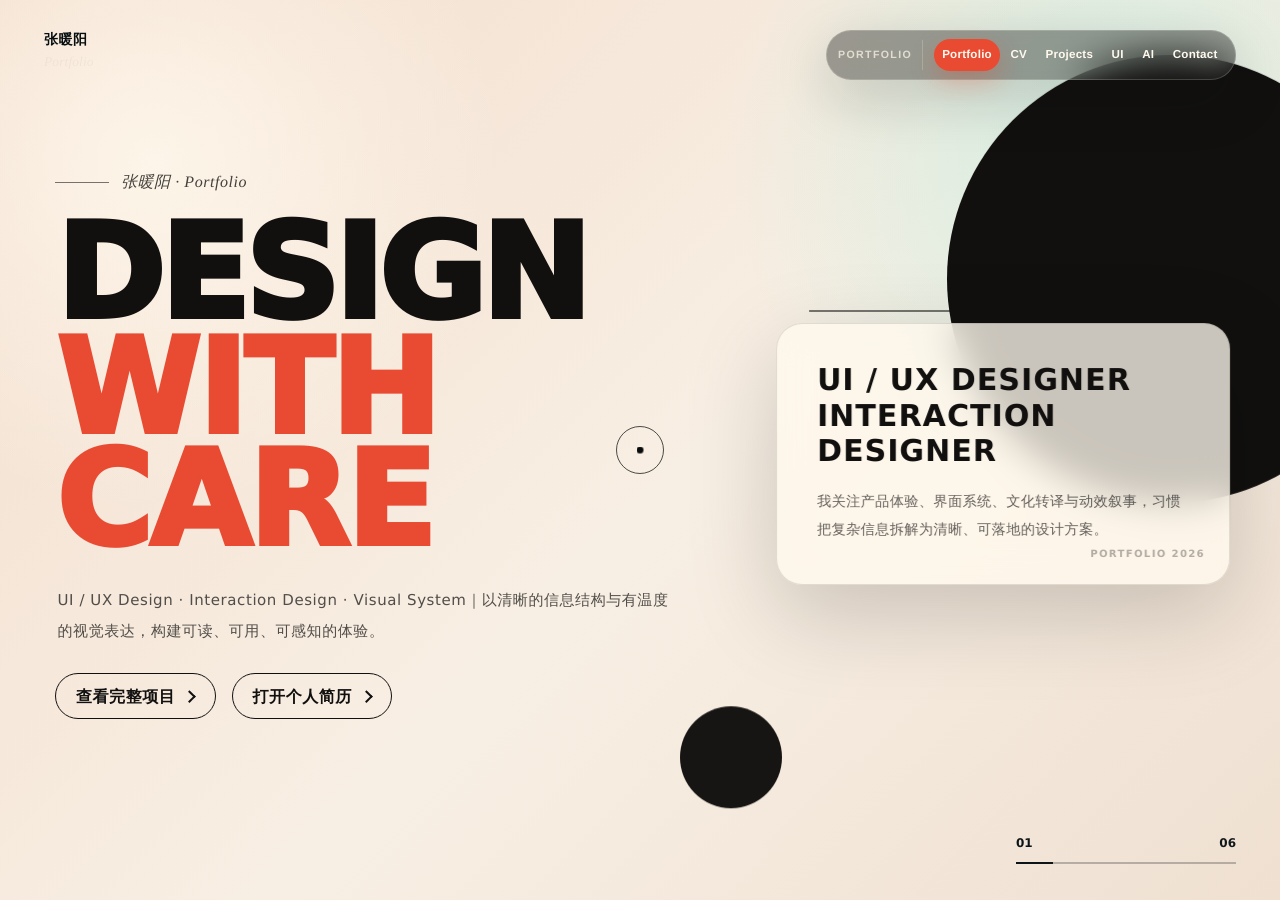
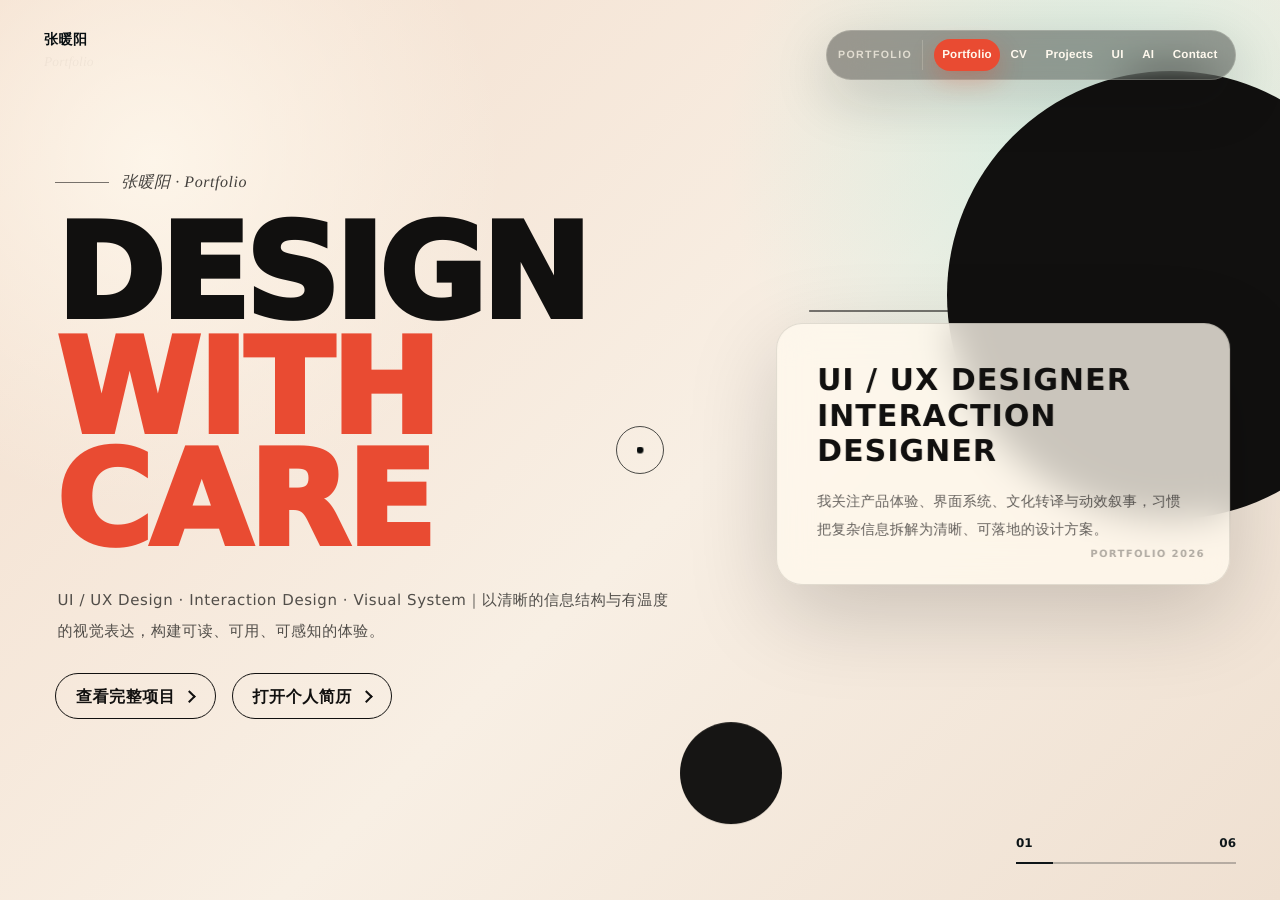
